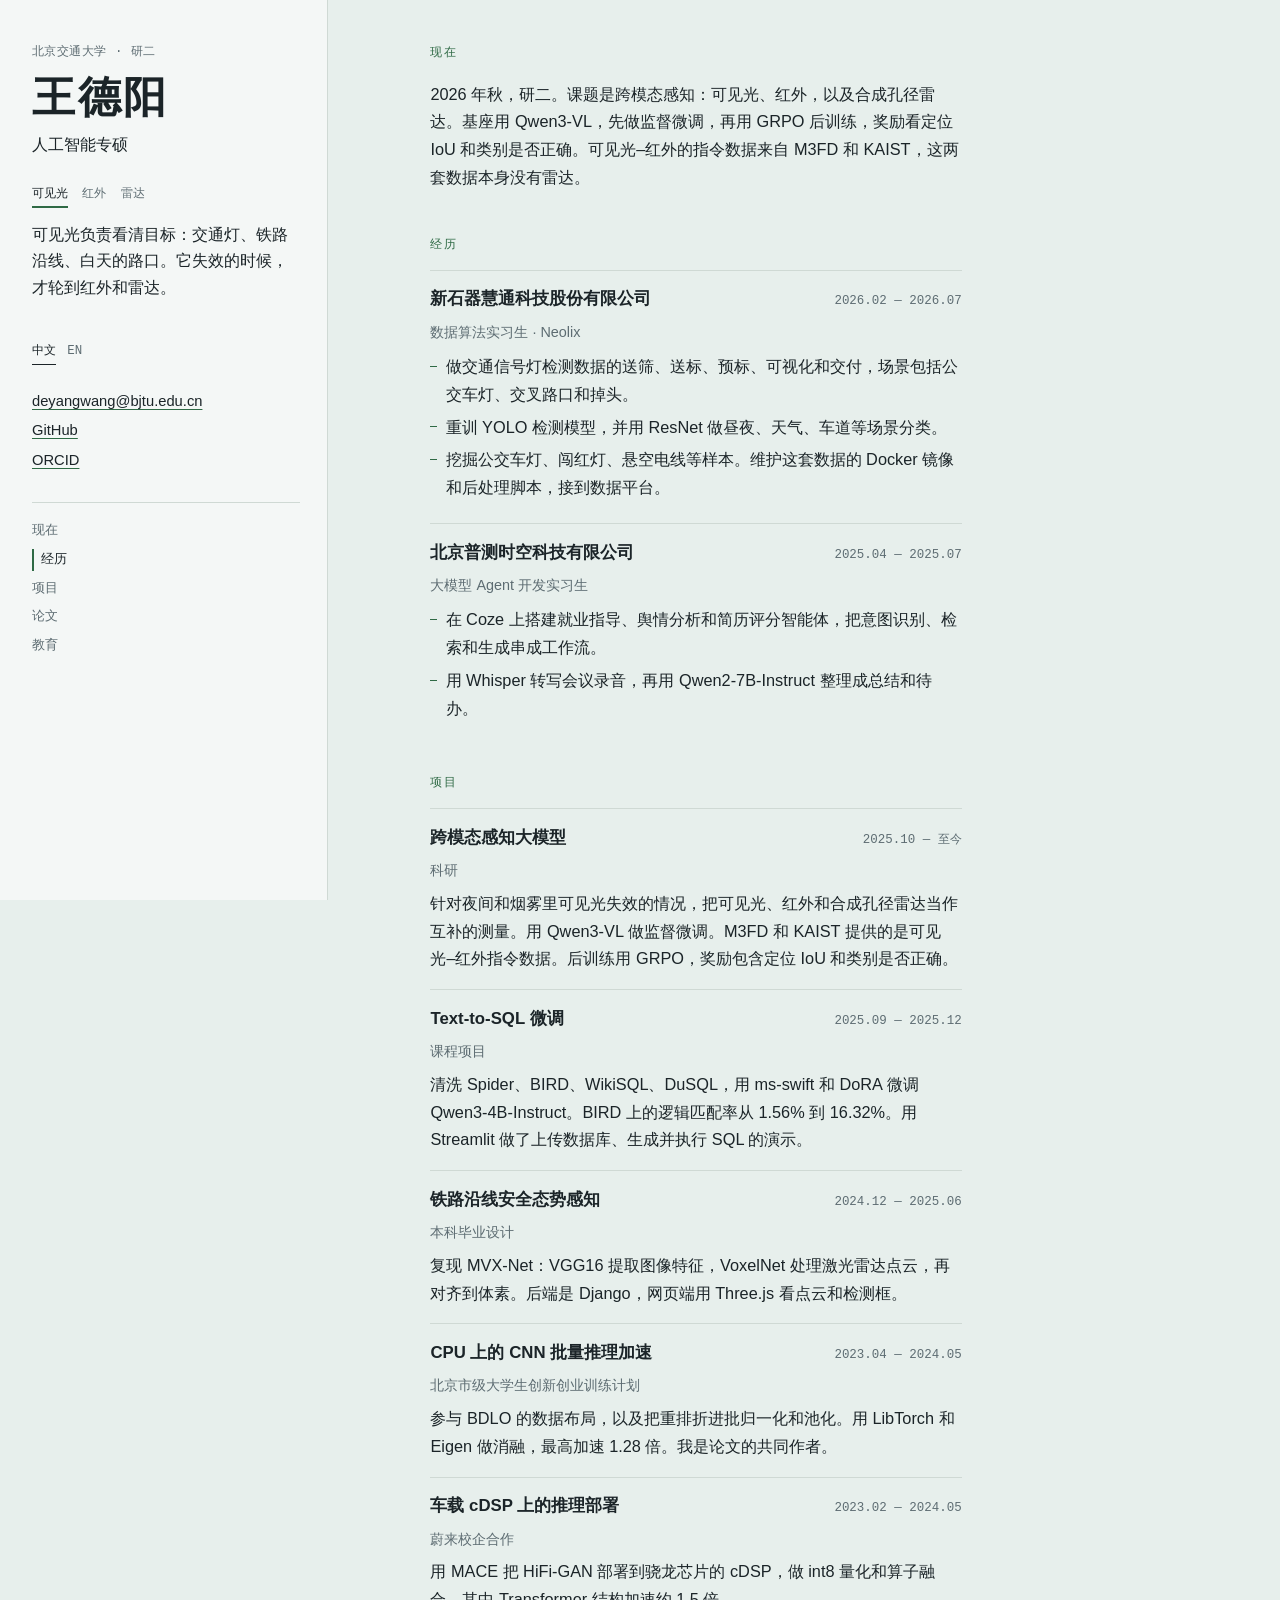
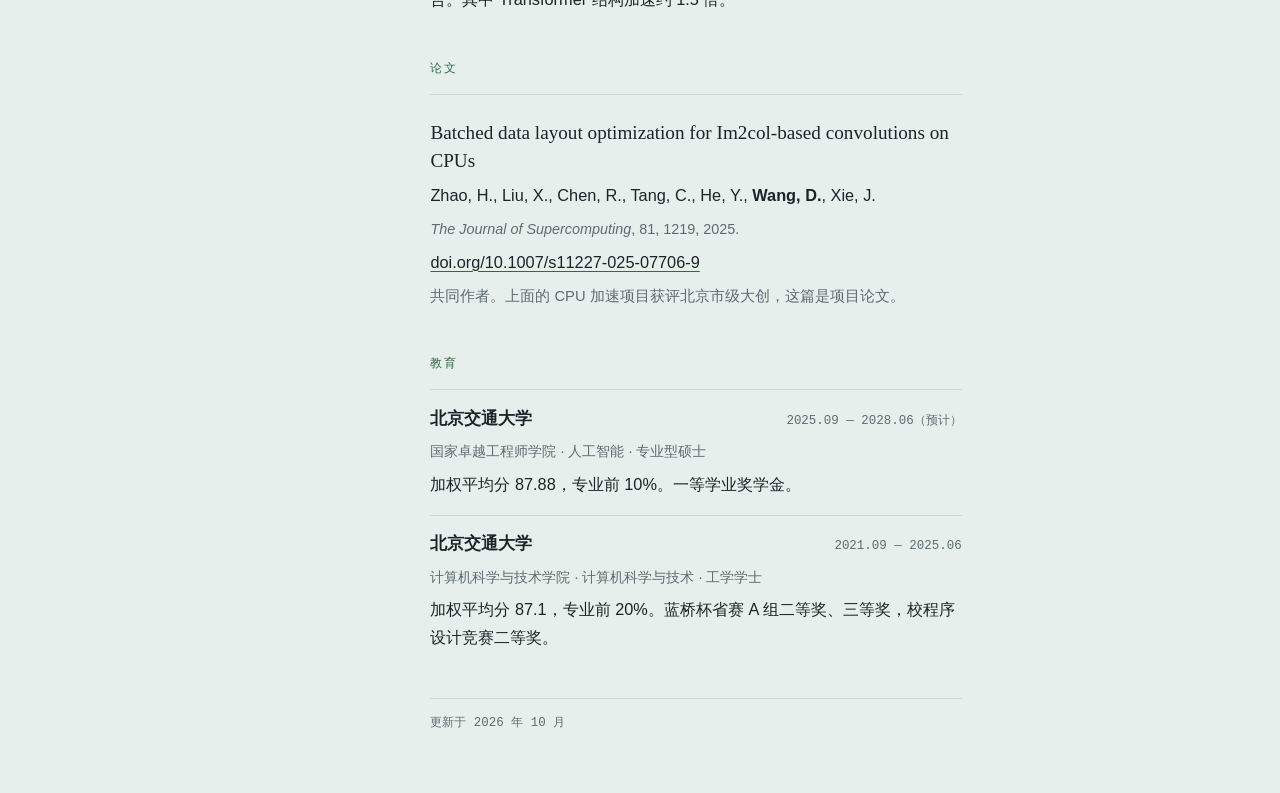
==== index.html @ 5a28a1ae "Publish the redesigned homepage so the live site is no longer the old project list. Co-authored-by: " ====
<!DOCTYPE html>
<html lang="zh-CN">
<head>
  <meta charset="utf-8">
  <meta name="viewport" content="width=device-width, initial-scale=1">
  <title>王德阳</title>
  <meta name="description" content="王德阳，北京交通大学人工智能专业硕士。可见光、红外与合成孔径雷达上的感知，以及模型微调和推理加速。">
  <meta name="theme-color" content="#e7efec">
  <link rel="stylesheet" href="styles.css">
</head>
<body data-band="rgb">
  <a class="skip" href="#now" data-i18n="skip">跳到正文</a>
  <div class="shell">
    <aside class="rail">
      <p class="eyebrow" data-i18n="eyebrow">北京交通大学 · 研二</p>
      <h1 data-i18n="name">王德阳</h1>
      <p class="role" data-i18n="role">人工智能专硕</p>

      <div class="sensor" role="group" data-i18n-aria="sensorLabel" aria-label="三种传感器">
        <button type="button" data-band-btn="rgb" aria-pressed="true" data-i18n="band.rgb">可见光</button>
        <button type="button" data-band-btn="ir" aria-pressed="false" data-i18n="band.ir">红外</button>
        <button type="button" data-band-btn="sar" aria-pressed="false" data-i18n="band.sar">雷达</button>
      </div>
      <p class="lede" data-band-panel="rgb" data-i18n="lede.rgb">可见光负责看清目标：交通灯、铁路沿线、白天的路口。它失效的时候，才轮到红外和雷达。</p>
      <p class="lede" data-band-panel="ir" data-i18n="lede.ir" hidden>夜间和烟雾里，可见光先看不见。红外看的是温度差。现在的课题用它和可见光一起做跨模态感知。</p>
      <p class="lede" data-band-panel="sar" data-i18n="lede.sar" hidden>合成孔径雷达不靠光照。它和可见光、红外是三路不同的测量，不是同一张图换个滤镜。</p>

      <div class="lang" role="group" data-i18n-aria="langLabel" aria-label="语言">
        <button type="button" data-lang="zh" aria-pressed="true">中文</button>
        <button type="button" data-lang="en" aria-pressed="false">EN</button>
      </div>

      <ul class="contact">
        <li><a href="mailto:deyangwang@bjtu.edu.cn">deyangwang@bjtu.edu.cn</a></li>
        <li><a href="https://github.com/YodelYang" rel="noopener">GitHub</a></li>
        <li><a href="https://orcid.org/0009-0004-4159-4885" rel="noopener">ORCID</a></li>
      </ul>

      <nav class="toc" data-i18n-aria="tocLabel" aria-label="本页">
        <a href="#now" data-i18n="nav.now">现在</a>
        <a href="#experience" data-i18n="nav.experience">经历</a>
        <a href="#projects" data-i18n="nav.projects">项目</a>
        <a href="#paper" data-i18n="nav.paper">论文</a>
        <a href="#education" data-i18n="nav.education">教育</a>
      </nav>
    </aside>

    <main>
      <section id="now" class="block">
        <h2 data-i18n="now.title">现在</h2>
        <p data-i18n="now.body">2026 年秋，研二。课题是跨模态感知：可见光、红外，以及合成孔径雷达。基座用 Qwen3-VL，先做监督微调，再用 GRPO 后训练，奖励看定位 IoU 和类别是否正确。可见光–红外的指令数据来自 M3FD 和 KAIST，这两套数据本身没有雷达。</p>
      </section>

      <section id="experience" class="block">
        <h2 data-i18n="exp.title">经历</h2>

        <article class="entry">
          <div class="entry-head">
            <h3 data-i18n="job1.org">新石器慧通科技股份有限公司</h3>
            <time data-i18n="job1.date">2026.02 — 2026.07</time>
          </div>
          <p class="meta" data-i18n="job1.role">数据算法实习生 · Neolix</p>
          <ul>
            <li data-i18n="job1.b1">做交通信号灯检测数据的送筛、送标、预标、可视化和交付，场景包括公交车灯、交叉路口和掉头。</li>
            <li data-i18n="job1.b2">重训 YOLO 检测模型，并用 ResNet 做昼夜、天气、车道等场景分类。</li>
            <li data-i18n="job1.b3">挖掘公交车灯、闯红灯、悬空电线等样本。维护这套数据的 Docker 镜像和后处理脚本，接到数据平台。</li>
          </ul>
        </article>

        <article class="entry">
          <div class="entry-head">
            <h3 data-i18n="job2.org">北京普测时空科技有限公司</h3>
            <time data-i18n="job2.date">2025.04 — 2025.07</time>
          </div>
          <p class="meta" data-i18n="job2.role">大模型 Agent 开发实习生</p>
          <ul>
            <li data-i18n="job2.b1">在 Coze 上搭建就业指导、舆情分析和简历评分智能体，把意图识别、检索和生成串成工作流。</li>
            <li data-i18n="job2.b2">用 Whisper 转写会议录音，再用 Qwen2-7B-Instruct 整理成总结和待办。</li>
          </ul>
        </article>
      </section>

      <section id="projects" class="block">
        <h2 data-i18n="proj.title">项目</h2>

        <article class="entry">
          <div class="entry-head">
            <h3 data-i18n="p1.title">跨模态感知大模型</h3>
            <time data-i18n="p1.date">2025.10 — 至今</time>
          </div>
          <p class="meta" data-i18n="p1.meta">科研</p>
          <p data-i18n="p1.body">针对夜间和烟雾里可见光失效的情况，把可见光、红外和合成孔径雷达当作互补的测量。用 Qwen3-VL 做监督微调。M3FD 和 KAIST 提供的是可见光–红外指令数据。后训练用 GRPO，奖励包含定位 IoU 和类别是否正确。</p>
        </article>

        <article class="entry">
          <div class="entry-head">
            <h3 data-i18n="p2.title">Text-to-SQL 微调</h3>
            <time data-i18n="p2.date">2025.09 — 2025.12</time>
          </div>
          <p class="meta" data-i18n="p2.meta">课程项目</p>
          <p data-i18n="p2.body">清洗 Spider、BIRD、WikiSQL、DuSQL，用 ms-swift 和 DoRA 微调 Qwen3-4B-Instruct。BIRD 上的逻辑匹配率从 1.56% 到 16.32%。用 Streamlit 做了上传数据库、生成并执行 SQL 的演示。</p>
        </article>

        <article class="entry">
          <div class="entry-head">
            <h3 data-i18n="p3.title">铁路沿线安全态势感知</h3>
            <time data-i18n="p3.date">2024.12 — 2025.06</time>
          </div>
          <p class="meta" data-i18n="p3.meta">本科毕业设计</p>
          <p data-i18n="p3.body">复现 MVX-Net：VGG16 提取图像特征，VoxelNet 处理激光雷达点云，再对齐到体素。后端是 Django，网页端用 Three.js 看点云和检测框。</p>
        </article>

        <article class="entry">
          <div class="entry-head">
            <h3 data-i18n="p4.title">CPU 上的 CNN 批量推理加速</h3>
            <time data-i18n="p4.date">2023.04 — 2024.05</time>
          </div>
          <p class="meta" data-i18n="p4.meta">北京市级大学生创新创业训练计划</p>
          <p data-i18n="p4.body">参与 BDLO 的数据布局，以及把重排折进批归一化和池化。用 LibTorch 和 Eigen 做消融，最高加速 1.28 倍。我是论文的共同作者。</p>
        </article>

        <article class="entry">
          <div class="entry-head">
            <h3 data-i18n="p5.title">车载 cDSP 上的推理部署</h3>
            <time data-i18n="p5.date">2023.02 — 2024.05</time>
          </div>
          <p class="meta" data-i18n="p5.meta">蔚来校企合作</p>
          <p data-i18n="p5.body">用 MACE 把 HiFi-GAN 部署到骁龙芯片的 cDSP，做 int8 量化和算子融合。其中 Transformer 结构加速约 1.5 倍。</p>
        </article>
      </section>

      <section id="paper" class="block">
        <h2 data-i18n="paper.title">论文</h2>
        <article class="entry paper">
          <p class="paper-title">Batched data layout optimization for Im2col-based convolutions on CPUs</p>
          <p class="authors">Zhao, H., Liu, X., Chen, R., Tang, C., He, Y., <strong>Wang, D.</strong>, Xie, J.</p>
          <p class="meta"><em>The Journal of Supercomputing</em>, 81, 1219, 2025.</p>
          <p class="links"><a href="https://doi.org/10.1007/s11227-025-07706-9" rel="noopener">doi.org/10.1007/s11227-025-07706-9</a></p>
          <p class="note" data-i18n="paper.note">共同作者。上面的 CPU 加速项目获评北京市级大创，这篇是项目论文。</p>
        </article>
      </section>

      <section id="education" class="block">
        <h2 data-i18n="edu.title">教育</h2>
        <article class="entry">
          <div class="entry-head">
            <h3 data-i18n="edu1.school">北京交通大学</h3>
            <time data-i18n="edu1.date">2025.09 — 2028.06（预计）</time>
          </div>
          <p class="meta" data-i18n="edu1.meta">国家卓越工程师学院 · 人工智能 · 专业型硕士</p>
          <p data-i18n="edu1.body">加权平均分 87.88，专业前 10%。一等学业奖学金。</p>
        </article>
        <article class="entry">
          <div class="entry-head">
            <h3 data-i18n="edu2.school">北京交通大学</h3>
            <time data-i18n="edu2.date">2021.09 — 2025.06</time>
          </div>
          <p class="meta" data-i18n="edu2.meta">计算机科学与技术学院 · 计算机科学与技术 · 工学学士</p>
          <p data-i18n="edu2.body">加权平均分 87.1，专业前 20%。蓝桥杯省赛 A 组二等奖、三等奖，校程序设计竞赛二等奖。</p>
        </article>
      </section>

      <footer>
        <p data-i18n="footer">更新于 2026 年 10 月</p>
      </footer>
    </main>
  </div>
  <script src="main.js"></script>
</body>
</html>
---- styles.css ----
:root {
  --field: #e7efec;
  --rail: #f4f7f6;
  --ink: #1b2428;
  --muted: #5d6c72;
  --line: #cfd9d4;
  --rgb: #2f6a45;
  --ir: #c45c26;
  --sar: #1f6f78;
  --mark: var(--rgb);
  --serif: "Noto Serif CJK SC", "Songti SC", serif;
  --sans: "Noto Sans CJK SC", "PingFang SC", "Microsoft YaHei", sans-serif;
  --mono: "Noto Sans Mono CJK SC", ui-monospace, monospace;
  --rail-width: 20.5rem;
}

body[data-band="rgb"] { --mark: var(--rgb); }
body[data-band="ir"] { --mark: var(--ir); }
body[data-band="sar"] { --mark: var(--sar); }

* { box-sizing: border-box; }

html { scroll-behavior: smooth; }

body {
  margin: 0;
  background: var(--field);
  color: var(--ink);
  font-family: var(--sans);
  font-size: 1.02rem;
  line-height: 1.7;
}

.skip {
  position: absolute;
  left: 0.75rem;
  top: -3rem;
  background: var(--ink);
  color: var(--field);
  padding: 0.4rem 0.7rem;
  z-index: 2;
}

.skip:focus { top: 0.75rem; }

a {
  color: var(--ink);
  text-decoration-color: var(--mark);
  text-decoration-thickness: 1px;
  text-underline-offset: 0.18em;
}

a:hover { text-decoration-thickness: 2px; }

:focus-visible {
  outline: 2px solid var(--mark);
  outline-offset: 3px;
}

.shell {
  display: grid;
  grid-template-columns: var(--rail-width) minmax(0, 1fr);
  min-height: 100vh;
}

.rail {
  position: sticky;
  top: 0;
  height: 100vh;
  overflow: auto;
  padding: 2.6rem 1.7rem 2rem 2rem;
  background: var(--rail);
  border-right: 1px solid var(--line);
}

.eyebrow {
  margin: 0 0 0.7rem;
  color: var(--muted);
  font-family: var(--mono);
  font-size: 0.78rem;
  letter-spacing: 0.04em;
}

h1 {
  margin: 0;
  font-family: var(--serif);
  font-size: 2.7rem;
  font-weight: 650;
  line-height: 1.12;
  letter-spacing: 0.06em;
}

.role {
  margin: 0.55rem 0 0;
  font-size: 1rem;
}

.sensor {
  display: grid;
  grid-template-columns: repeat(3, max-content);
  gap: 0.15rem 0.9rem;
  margin-top: 1.5rem;
}

.sensor button {
  font-family: var(--mono);
  font-size: 0.78rem;
  color: var(--muted);
  background: transparent;
  border: 0;
  border-bottom: 2px solid transparent;
  padding: 0.15rem 0 0.28rem;
  cursor: pointer;
}

.sensor button[aria-pressed="true"] {
  color: var(--ink);
  border-bottom-color: var(--mark);
}

.lede {
  margin: 0.85rem 0 0;
  min-height: 6.2rem;
  color: var(--ink);
  font-size: 0.98rem;
}

.lang {
  display: flex;
  gap: 0.7rem;
  margin-top: 1.15rem;
}

.lang button {
  font: inherit;
  font-family: var(--mono);
  font-size: 0.78rem;
  color: var(--muted);
  background: transparent;
  border: 0;
  border-bottom: 1px solid transparent;
  padding: 0.1rem 0;
  cursor: pointer;
}

.lang button[aria-pressed="true"] {
  color: var(--ink);
  border-bottom-color: var(--ink);
}

.contact {
  list-style: none;
  margin: 1.5rem 0 0;
  padding: 0;
  font-size: 0.92rem;
}

.contact li { margin: 0.28rem 0; }

.toc {
  display: flex;
  flex-direction: column;
  gap: 0.4rem;
  margin-top: 1.8rem;
  padding-top: 1.1rem;
  border-top: 1px solid var(--line);
}

.toc a {
  color: var(--muted);
  text-decoration: none;
  font-family: var(--mono);
  font-size: 0.82rem;
}

.toc a[aria-current="true"] {
  color: var(--ink);
  box-shadow: inset 2px 0 0 var(--mark);
  padding-left: 0.55rem;
}

main {
  padding: 2.7rem 8vw 4.2rem;
  max-width: 46rem;
}

.block { margin-bottom: 2.7rem; }

h2 {
  margin: 0 0 0.2rem;
  font-family: var(--mono);
  font-size: 0.78rem;
  font-weight: 500;
  letter-spacing: 0.12em;
  color: var(--mark);
}

.entry {
  padding: 1.05rem 0 0.15rem;
  border-top: 1px solid var(--line);
  margin-top: 0.85rem;
}

.entry-head {
  display: flex;
  justify-content: space-between;
  gap: 1.2rem;
  align-items: baseline;
}

h3 {
  margin: 0;
  font-size: 1.05rem;
  font-weight: 650;
  line-height: 1.45;
}

time {
  flex: none;
  color: var(--muted);
  font-family: var(--mono);
  font-size: 0.78rem;
}

.meta {
  margin: 0.2rem 0 0;
  color: var(--muted);
  font-size: 0.9rem;
}

.entry ul {
  margin: 0.55rem 0 0;
  padding: 0;
  list-style: none;
}

.entry li {
  position: relative;
  margin: 0.32rem 0;
  padding-left: 0.95rem;
}

.entry li::before {
  content: "";
  position: absolute;
  left: 0;
  top: 0.78em;
  width: 0.42rem;
  height: 1px;
  background: var(--mark);
}

.entry p { margin: 0.45rem 0 0; }

.paper-title {
  margin: 0;
  font-family: var(--serif);
  font-size: 1.2rem;
  line-height: 1.45;
}

.authors { margin: 0.5rem 0 0; }

.links { margin-top: 0.55rem; }

.note {
  color: var(--muted);
  font-size: 0.92rem;
}

footer {
  border-top: 1px solid var(--line);
  padding-top: 0.9rem;
  color: var(--muted);
  font-family: var(--mono);
  font-size: 0.78rem;
}

footer p { margin: 0; }

@media (max-width: 880px) {
  .shell { display: block; }

  .rail {
    position: static;
    height: auto;
    border-right: 0;
    border-bottom: 1px solid var(--line);
    padding: 1.5rem 1.2rem 1.15rem;
  }

  h1 { font-size: 2.2rem; }

  .lede { min-height: 0; }

  .toc {
    flex-direction: row;
    flex-wrap: wrap;
    gap: 0.45rem 1rem;
  }

  .toc a[aria-current="true"] {
    box-shadow: inset 0 -2px 0 var(--mark);
    padding-left: 0;
  }

  main { padding: 1.5rem 1.2rem 3rem; }
}

@media (max-width: 560px) {
  .entry-head { flex-direction: column; gap: 0.15rem; }
  .sensor { gap: 0.15rem 0.7rem; }
}

@media (prefers-reduced-motion: reduce) {
  html { scroll-behavior: auto; }
  .lede { transition: none; }
}
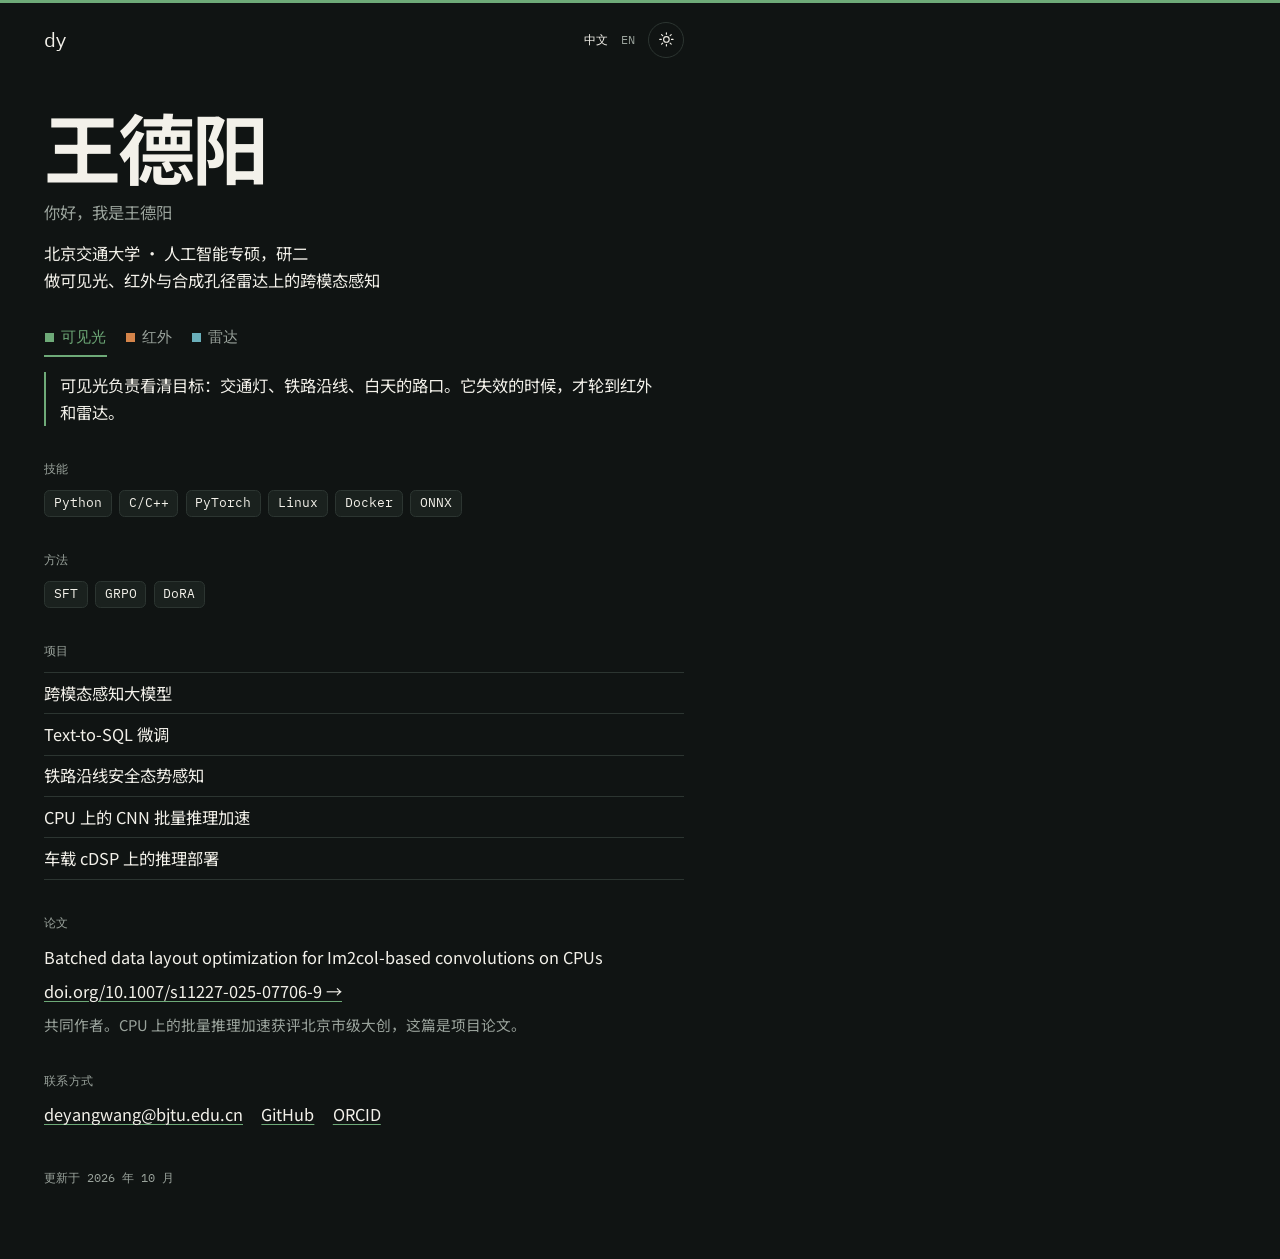
==== commit 4ac943d9: "Replace the long CV homepage with a one-screen landing page. Co-authored-by: Cursor <cursoragent@cur" ====
--- a/index.html
+++ b/index.html
@@ -1,163 +1,115 @@
 <!DOCTYPE html>
-<html lang="zh-CN">
+<html lang="zh-CN" data-theme="dark" data-band="rgb">
 <head>
   <meta charset="utf-8">
   <meta name="viewport" content="width=device-width, initial-scale=1">
   <title>王德阳</title>
-  <meta name="description" content="王德阳，北京交通大学人工智能专业硕士。可见光、红外与合成孔径雷达上的感知，以及模型微调和推理加速。">
-  <meta name="theme-color" content="#e7efec">
+  <meta name="description" content="王德阳，北京交通大学人工智能专业硕士。可见光、红外与合成孔径雷达上的跨模态感知。">
+  <meta name="theme-color" content="#101413">
+  <link rel="preconnect" href="https://fonts.googleapis.com">
+  <link rel="preconnect" href="https://fonts.gstatic.com" crossorigin>
+  <link href="https://fonts.googleapis.com/css2?family=IBM+Plex+Mono:wght@400;500&family=IBM+Plex+Sans:wght@400;500;600&family=Noto+Sans+SC:wght@400;500;700&display=swap" rel="stylesheet">
   <link rel="stylesheet" href="styles.css">
+  <script>
+    try {
+      var theme = localStorage.getItem("theme");
+      if (theme === "light" || theme === "dark") document.documentElement.dataset.theme = theme;
+      if (localStorage.getItem("lang") === "en") document.documentElement.lang = "en";
+    } catch (err) {}
+  </script>
 </head>
-<body data-band="rgb">
-  <a class="skip" href="#now" data-i18n="skip">跳到正文</a>
-  <div class="shell">
-    <aside class="rail">
-      <p class="eyebrow" data-i18n="eyebrow">北京交通大学 · 研二</p>
+<body>
+  <a class="skip" href="#content" data-i18n="skip">跳到正文</a>
+  <div class="page">
+    <header class="bar">
+      <a class="mark" href="#content" data-i18n-aria="name" aria-label="王德阳">dy</a>
+      <div class="bar-tools">
+        <div class="lang" role="group" data-i18n-aria="langLabel" aria-label="语言">
+          <button type="button" data-lang="zh" aria-pressed="true">中文</button>
+          <button type="button" data-lang="en" aria-pressed="false">EN</button>
+        </div>
+        <button type="button" class="theme" data-theme-btn aria-pressed="true" aria-label="切换到浅色">
+          <svg class="icon-sun" viewBox="0 0 24 24" aria-hidden="true">
+            <circle cx="12" cy="12" r="4"></circle>
+            <path d="M12 2.5v2.2M12 19.3v2.2M2.5 12h2.2M19.3 12h2.2M5.1 5.1l1.6 1.6M17.3 17.3l1.6 1.6M18.9 5.1l-1.6 1.6M6.7 17.3l-1.6 1.6"></path>
+          </svg>
+          <svg class="icon-moon" viewBox="0 0 24 24" aria-hidden="true">
+            <path d="M15.5 3.2a8.2 8.2 0 1 0 5.3 13.2A7.2 7.2 0 0 1 15.5 3.2z"></path>
+          </svg>
+        </button>
+      </div>
+    </header>
+
+    <main id="content">
       <h1 data-i18n="name">王德阳</h1>
-      <p class="role" data-i18n="role">人工智能专硕</p>
+      <p class="hello" data-i18n="hello">你好，我是王德阳</p>
+      <p class="role" data-i18n="role1">北京交通大学 · 人工智能专硕，研二</p>
+      <p class="role" data-i18n="role2">做可见光、红外与合成孔径雷达上的跨模态感知</p>
 
       <div class="sensor" role="group" data-i18n-aria="sensorLabel" aria-label="三种传感器">
-        <button type="button" data-band-btn="rgb" aria-pressed="true" data-i18n="band.rgb">可见光</button>
-        <button type="button" data-band-btn="ir" aria-pressed="false" data-i18n="band.ir">红外</button>
-        <button type="button" data-band-btn="sar" aria-pressed="false" data-i18n="band.sar">雷达</button>
+        <button type="button" data-band-btn="rgb" aria-pressed="true">
+          <span class="swatch" aria-hidden="true"></span>
+          <span data-i18n="band.rgb">可见光</span>
+        </button>
+        <button type="button" data-band-btn="ir" aria-pressed="false">
+          <span class="swatch" aria-hidden="true"></span>
+          <span data-i18n="band.ir">红外</span>
+        </button>
+        <button type="button" data-band-btn="sar" aria-pressed="false">
+          <span class="swatch" aria-hidden="true"></span>
+          <span data-i18n="band.sar">雷达</span>
+        </button>
       </div>
       <p class="lede" data-band-panel="rgb" data-i18n="lede.rgb">可见光负责看清目标：交通灯、铁路沿线、白天的路口。它失效的时候，才轮到红外和雷达。</p>
       <p class="lede" data-band-panel="ir" data-i18n="lede.ir" hidden>夜间和烟雾里，可见光先看不见。红外看的是温度差。现在的课题用它和可见光一起做跨模态感知。</p>
       <p class="lede" data-band-panel="sar" data-i18n="lede.sar" hidden>合成孔径雷达不靠光照。它和可见光、红外是三路不同的测量，不是同一张图换个滤镜。</p>
 
-      <div class="lang" role="group" data-i18n-aria="langLabel" aria-label="语言">
-        <button type="button" data-lang="zh" aria-pressed="true">中文</button>
-        <button type="button" data-lang="en" aria-pressed="false">EN</button>
-      </div>
-
-      <ul class="contact">
-        <li><a href="mailto:deyangwang@bjtu.edu.cn">deyangwang@bjtu.edu.cn</a></li>
-        <li><a href="https://github.com/YodelYang" rel="noopener">GitHub</a></li>
-        <li><a href="https://orcid.org/0009-0004-4159-4885" rel="noopener">ORCID</a></li>
-      </ul>
-
-      <nav class="toc" data-i18n-aria="tocLabel" aria-label="本页">
-        <a href="#now" data-i18n="nav.now">现在</a>
-        <a href="#experience" data-i18n="nav.experience">经历</a>
-        <a href="#projects" data-i18n="nav.projects">项目</a>
-        <a href="#paper" data-i18n="nav.paper">论文</a>
-        <a href="#education" data-i18n="nav.education">教育</a>
-      </nav>
-    </aside>
-
-    <main>
-      <section id="now" class="block">
-        <h2 data-i18n="now.title">现在</h2>
-        <p data-i18n="now.body">2026 年秋，研二。课题是跨模态感知：可见光、红外，以及合成孔径雷达。基座用 Qwen3-VL，先做监督微调，再用 GRPO 后训练，奖励看定位 IoU 和类别是否正确。可见光–红外的指令数据来自 M3FD 和 KAIST，这两套数据本身没有雷达。</p>
+      <section aria-labelledby="skills-label">
+        <h2 id="skills-label" data-i18n="skills">技能</h2>
+        <ul class="chips">
+          <li>Python</li>
+          <li>C/C++</li>
+          <li>PyTorch</li>
+          <li>Linux</li>
+          <li>Docker</li>
+          <li>ONNX</li>
+        </ul>
       </section>
 
-      <section id="experience" class="block">
-        <h2 data-i18n="exp.title">经历</h2>
-
-        <article class="entry">
-          <div class="entry-head">
-            <h3 data-i18n="job1.org">新石器慧通科技股份有限公司</h3>
-            <time data-i18n="job1.date">2026.02 — 2026.07</time>
-          </div>
-          <p class="meta" data-i18n="job1.role">数据算法实习生 · Neolix</p>
-          <ul>
-            <li data-i18n="job1.b1">做交通信号灯检测数据的送筛、送标、预标、可视化和交付，场景包括公交车灯、交叉路口和掉头。</li>
-            <li data-i18n="job1.b2">重训 YOLO 检测模型，并用 ResNet 做昼夜、天气、车道等场景分类。</li>
-            <li data-i18n="job1.b3">挖掘公交车灯、闯红灯、悬空电线等样本。维护这套数据的 Docker 镜像和后处理脚本，接到数据平台。</li>
-          </ul>
-        </article>
-
-        <article class="entry">
-          <div class="entry-head">
-            <h3 data-i18n="job2.org">北京普测时空科技有限公司</h3>
-            <time data-i18n="job2.date">2025.04 — 2025.07</time>
-          </div>
-          <p class="meta" data-i18n="job2.role">大模型 Agent 开发实习生</p>
-          <ul>
-            <li data-i18n="job2.b1">在 Coze 上搭建就业指导、舆情分析和简历评分智能体，把意图识别、检索和生成串成工作流。</li>
-            <li data-i18n="job2.b2">用 Whisper 转写会议录音，再用 Qwen2-7B-Instruct 整理成总结和待办。</li>
-          </ul>
-        </article>
+      <section aria-labelledby="methods-label">
+        <h2 id="methods-label" data-i18n="methods">方法</h2>
+        <ul class="chips">
+          <li>SFT</li>
+          <li>GRPO</li>
+          <li>DoRA</li>
+        </ul>
       </section>
 
-      <section id="projects" class="block">
-        <h2 data-i18n="proj.title">项目</h2>
-
-        <article class="entry">
-          <div class="entry-head">
-            <h3 data-i18n="p1.title">跨模态感知大模型</h3>
-            <time data-i18n="p1.date">2025.10 — 至今</time>
-          </div>
-          <p class="meta" data-i18n="p1.meta">科研</p>
-          <p data-i18n="p1.body">针对夜间和烟雾里可见光失效的情况，把可见光、红外和合成孔径雷达当作互补的测量。用 Qwen3-VL 做监督微调。M3FD 和 KAIST 提供的是可见光–红外指令数据。后训练用 GRPO，奖励包含定位 IoU 和类别是否正确。</p>
-        </article>
-
-        <article class="entry">
-          <div class="entry-head">
-            <h3 data-i18n="p2.title">Text-to-SQL 微调</h3>
-            <time data-i18n="p2.date">2025.09 — 2025.12</time>
-          </div>
-          <p class="meta" data-i18n="p2.meta">课程项目</p>
-          <p data-i18n="p2.body">清洗 Spider、BIRD、WikiSQL、DuSQL，用 ms-swift 和 DoRA 微调 Qwen3-4B-Instruct。BIRD 上的逻辑匹配率从 1.56% 到 16.32%。用 Streamlit 做了上传数据库、生成并执行 SQL 的演示。</p>
-        </article>
-
-        <article class="entry">
-          <div class="entry-head">
-            <h3 data-i18n="p3.title">铁路沿线安全态势感知</h3>
-            <time data-i18n="p3.date">2024.12 — 2025.06</time>
-          </div>
-          <p class="meta" data-i18n="p3.meta">本科毕业设计</p>
-          <p data-i18n="p3.body">复现 MVX-Net：VGG16 提取图像特征，VoxelNet 处理激光雷达点云，再对齐到体素。后端是 Django，网页端用 Three.js 看点云和检测框。</p>
-        </article>
-
-        <article class="entry">
-          <div class="entry-head">
-            <h3 data-i18n="p4.title">CPU 上的 CNN 批量推理加速</h3>
-            <time data-i18n="p4.date">2023.04 — 2024.05</time>
-          </div>
-          <p class="meta" data-i18n="p4.meta">北京市级大学生创新创业训练计划</p>
-          <p data-i18n="p4.body">参与 BDLO 的数据布局，以及把重排折进批归一化和池化。用 LibTorch 和 Eigen 做消融，最高加速 1.28 倍。我是论文的共同作者。</p>
-        </article>
-
-        <article class="entry">
-          <div class="entry-head">
-            <h3 data-i18n="p5.title">车载 cDSP 上的推理部署</h3>
-            <time data-i18n="p5.date">2023.02 — 2024.05</time>
-          </div>
-          <p class="meta" data-i18n="p5.meta">蔚来校企合作</p>
-          <p data-i18n="p5.body">用 MACE 把 HiFi-GAN 部署到骁龙芯片的 cDSP，做 int8 量化和算子融合。其中 Transformer 结构加速约 1.5 倍。</p>
-        </article>
+      <section aria-labelledby="projects-label">
+        <h2 id="projects-label" data-i18n="projects">项目</h2>
+        <ul class="titles">
+          <li data-i18n="p1">跨模态感知大模型</li>
+          <li data-i18n="p2">Text-to-SQL 微调</li>
+          <li data-i18n="p3">铁路沿线安全态势感知</li>
+          <li data-i18n="p4">CPU 上的 CNN 批量推理加速</li>
+          <li data-i18n="p5">车载 cDSP 上的推理部署</li>
+        </ul>
       </section>
 
-      <section id="paper" class="block">
-        <h2 data-i18n="paper.title">论文</h2>
-        <article class="entry paper">
-          <p class="paper-title">Batched data layout optimization for Im2col-based convolutions on CPUs</p>
-          <p class="authors">Zhao, H., Liu, X., Chen, R., Tang, C., He, Y., <strong>Wang, D.</strong>, Xie, J.</p>
-          <p class="meta"><em>The Journal of Supercomputing</em>, 81, 1219, 2025.</p>
-          <p class="links"><a href="https://doi.org/10.1007/s11227-025-07706-9" rel="noopener">doi.org/10.1007/s11227-025-07706-9</a></p>
-          <p class="note" data-i18n="paper.note">共同作者。上面的 CPU 加速项目获评北京市级大创，这篇是项目论文。</p>
-        </article>
+      <section aria-labelledby="paper-label">
+        <h2 id="paper-label" data-i18n="paper">论文</h2>
+        <p class="paper-title">Batched data layout optimization for Im2col-based convolutions on CPUs</p>
+        <p class="paper-link"><a class="arrow" href="https://doi.org/10.1007/s11227-025-07706-9">doi.org/10.1007/s11227-025-07706-9</a></p>
+        <p class="note" data-i18n="paper.note">共同作者。CPU 上的批量推理加速获评北京市级大创，这篇是项目论文。</p>
       </section>
 
-      <section id="education" class="block">
-        <h2 data-i18n="edu.title">教育</h2>
-        <article class="entry">
-          <div class="entry-head">
-            <h3 data-i18n="edu1.school">北京交通大学</h3>
-            <time data-i18n="edu1.date">2025.09 — 2028.06（预计）</time>
-          </div>
-          <p class="meta" data-i18n="edu1.meta">国家卓越工程师学院 · 人工智能 · 专业型硕士</p>
-          <p data-i18n="edu1.body">加权平均分 87.88，专业前 10%。一等学业奖学金。</p>
-        </article>
-        <article class="entry">
-          <div class="entry-head">
-            <h3 data-i18n="edu2.school">北京交通大学</h3>
-            <time data-i18n="edu2.date">2021.09 — 2025.06</time>
-          </div>
-          <p class="meta" data-i18n="edu2.meta">计算机科学与技术学院 · 计算机科学与技术 · 工学学士</p>
-          <p data-i18n="edu2.body">加权平均分 87.1，专业前 20%。蓝桥杯省赛 A 组二等奖、三等奖，校程序设计竞赛二等奖。</p>
-        </article>
+      <section aria-labelledby="contact-label">
+        <h2 id="contact-label" data-i18n="contact">联系方式</h2>
+        <ul class="contact">
+          <li><a href="mailto:deyangwang@bjtu.edu.cn">deyangwang@bjtu.edu.cn</a></li>
+          <li><a href="https://github.com/YodelYang">GitHub</a></li>
+          <li><a href="https://orcid.org/0009-0004-4159-4885">ORCID</a></li>
+        </ul>
       </section>
 
       <footer>
--- a/styles.css
+++ b/styles.css
@@ -1,22 +1,39 @@
 :root {
-  --field: #e7efec;
-  --rail: #f4f7f6;
-  --ink: #1b2428;
-  --muted: #5d6c72;
-  --line: #cfd9d4;
-  --rgb: #2f6a45;
-  --ir: #c45c26;
-  --sar: #1f6f78;
-  --mark: var(--rgb);
-  --serif: "Noto Serif CJK SC", "Songti SC", serif;
-  --sans: "Noto Sans CJK SC", "PingFang SC", "Microsoft YaHei", sans-serif;
-  --mono: "Noto Sans Mono CJK SC", ui-monospace, monospace;
-  --rail-width: 20.5rem;
-}
-
-body[data-band="rgb"] { --mark: var(--rgb); }
-body[data-band="ir"] { --mark: var(--ir); }
-body[data-band="sar"] { --mark: var(--sar); }
+  --rgb-swatch: #6eaa78;
+  --ir-swatch: #d4844a;
+  --sar-swatch: #6aafba;
+  --sans: "Noto Sans SC", "PingFang SC", "Microsoft YaHei", sans-serif;
+  --latin: "IBM Plex Sans", "Noto Sans SC", "PingFang SC", sans-serif;
+  --mono: "IBM Plex Mono", ui-monospace, monospace;
+}
+
+html[data-theme="dark"] {
+  color-scheme: dark;
+  --field: #101413;
+  --ink: #f3f1ea;
+  --muted: #9aa39c;
+  --line: #2c3531;
+  --chip: #1a211e;
+  --rgb: var(--rgb-swatch);
+  --ir: var(--ir-swatch);
+  --sar: var(--sar-swatch);
+}
+
+html[data-theme="light"] {
+  color-scheme: light;
+  --field: #eef3f0;
+  --ink: #17211c;
+  --muted: #5a6861;
+  --line: #c9d4ce;
+  --chip: #f7faf8;
+  --rgb: #246b3d;
+  --ir: #9a4f1e;
+  --sar: #1a6572;
+}
+
+html[data-band="rgb"] { --mark: var(--rgb); }
+html[data-band="ir"] { --mark: var(--ir); }
+html[data-band="sar"] { --mark: var(--sar); }
 
 * { box-sizing: border-box; }
 
@@ -28,7 +45,31 @@
   color: var(--ink);
   font-family: var(--sans);
   font-size: 1.02rem;
-  line-height: 1.7;
+  line-height: 1.65;
+}
+
+html[lang="en"] body { font-family: var(--latin); }
+
+body::before {
+  content: "";
+  position: fixed;
+  top: 0;
+  left: 0;
+  right: 0;
+  height: 3px;
+  background: var(--mark);
+  z-index: 3;
+  pointer-events: none;
+}
+
+::selection {
+  background: var(--mark);
+  color: var(--field);
+}
+
+:focus-visible {
+  outline: 2px solid var(--mark);
+  outline-offset: 3px;
 }
 
 .skip {
@@ -38,281 +79,261 @@
   background: var(--ink);
   color: var(--field);
   padding: 0.4rem 0.7rem;
-  z-index: 2;
+  z-index: 4;
 }
 
 .skip:focus { top: 0.75rem; }
 
-a {
+button {
+  font: inherit;
+  color: inherit;
+  background: none;
+  border: 0;
+  padding: 0;
+  cursor: pointer;
+}
+
+a { color: inherit; }
+
+.page {
+  width: min(40rem, calc(100% - 2.5rem));
+  margin: 0 auto;
+  padding: 1.35rem 0 4.5rem;
+}
+
+@media (min-width: 960px) {
+  .page { margin-left: max(2.75rem, calc((100% - 76rem) / 2)); }
+}
+
+.bar {
+  display: flex;
+  align-items: center;
+  justify-content: space-between;
+  gap: 1rem;
+  margin-bottom: 3.1rem;
+}
+
+.mark {
+  font-family: var(--mono);
+  font-size: 1.25rem;
+  letter-spacing: -0.05em;
+  text-decoration: none;
   color: var(--ink);
+}
+
+.bar-tools {
+  display: flex;
+  align-items: center;
+  justify-content: flex-end;
+  flex-wrap: wrap;
+  gap: 0.75rem;
+}
+
+.lang {
+  display: flex;
+  gap: 0.75rem;
+}
+
+.lang button {
+  font-family: var(--mono);
+  font-size: 0.78rem;
+  color: var(--muted);
+  padding: 0.35rem 0.05rem;
+}
+
+.lang button[aria-pressed="true"] { color: var(--ink); }
+
+.theme {
+  width: 2.25rem;
+  height: 2.25rem;
+  display: grid;
+  place-items: center;
+  border: 1px solid var(--line);
+  border-radius: 999px;
+  color: var(--ink);
+}
+
+.theme svg {
+  width: 1.05rem;
+  height: 1.05rem;
+  fill: none;
+  stroke: currentColor;
+  stroke-width: 1.6;
+  stroke-linecap: round;
+  stroke-linejoin: round;
+}
+
+.icon-moon { fill: currentColor; stroke: none; }
+
+html[data-theme="dark"] .icon-moon,
+html[data-theme="light"] .icon-sun { display: none; }
+
+h1 {
+  margin: 0 0 0.85rem;
+  font-family: var(--sans);
+  font-size: clamp(3.1rem, 8vw, 4.8rem);
+  font-weight: 700;
+  letter-spacing: -0.04em;
+  line-height: 1.02;
+}
+
+html[lang="en"] h1 {
+  font-family: var(--latin);
+  font-weight: 600;
+  letter-spacing: -0.045em;
+}
+
+.hello {
+  margin: 0 0 0.85rem;
+  color: var(--muted);
+}
+
+.role { margin: 0; }
+
+.sensor {
+  display: flex;
+  flex-wrap: wrap;
+  gap: 0.35rem 1.15rem;
+  margin-top: 1.7rem;
+}
+
+.sensor button {
+  display: inline-flex;
+  align-items: center;
+  gap: 0.45rem;
+  font-family: var(--mono);
+  font-size: 0.92rem;
+  color: var(--muted);
+  padding: 0.3rem 0.05rem 0.45rem;
+}
+
+.sensor button[aria-pressed="true"] {
+  color: var(--mark);
+  box-shadow: inset 0 -2px 0 var(--mark);
+}
+
+.swatch {
+  width: 0.55rem;
+  height: 0.55rem;
+  flex: none;
+}
+
+[data-band-btn="rgb"] .swatch { background: var(--rgb-swatch); }
+[data-band-btn="ir"] .swatch { background: var(--ir-swatch); }
+[data-band-btn="sar"] .swatch { background: var(--sar-swatch); }
+
+.lede {
+  margin: 0.95rem 0 0;
+  padding-left: 0.85rem;
+  border-left: 2px solid var(--mark);
+  max-width: 38em;
+}
+
+.lede[hidden] { display: none; }
+
+h2 {
+  margin: 2rem 0 0.7rem;
+  font-family: var(--mono);
+  font-size: 0.78rem;
+  font-weight: 400;
+  letter-spacing: 0.04em;
+  color: var(--muted);
+}
+
+.chips,
+.titles,
+.contact {
+  list-style: none;
+  margin: 0;
+  padding: 0;
+}
+
+.chips {
+  display: flex;
+  flex-wrap: wrap;
+  gap: 0.45rem;
+}
+
+.chips li {
+  font-family: var(--mono);
+  font-size: 0.82rem;
+  line-height: 1.4;
+  padding: 0.22rem 0.55rem;
+  border: 1px solid var(--line);
+  border-radius: 0.35rem;
+  background: var(--chip);
+}
+
+.titles li {
+  padding: 0.42rem 0;
+  border-top: 1px solid var(--line);
+}
+
+.titles li:last-child { border-bottom: 1px solid var(--line); }
+
+.paper-title {
+  margin: 0;
+  max-width: 38em;
+}
+
+.paper-link { margin: 0.45rem 0 0; }
+
+.arrow {
   text-decoration-color: var(--mark);
   text-decoration-thickness: 1px;
   text-underline-offset: 0.18em;
 }
 
-a:hover { text-decoration-thickness: 2px; }
-
-:focus-visible {
-  outline: 2px solid var(--mark);
-  outline-offset: 3px;
-}
-
-.shell {
-  display: grid;
-  grid-template-columns: var(--rail-width) minmax(0, 1fr);
-  min-height: 100vh;
-}
-
-.rail {
-  position: sticky;
-  top: 0;
-  height: 100vh;
-  overflow: auto;
-  padding: 2.6rem 1.7rem 2rem 2rem;
-  background: var(--rail);
-  border-right: 1px solid var(--line);
-}
-
-.eyebrow {
-  margin: 0 0 0.7rem;
+.arrow::after { content: " →"; }
+
+.note {
+  margin: 0.55rem 0 0;
+  color: var(--muted);
+  font-size: 0.92rem;
+}
+
+.contact {
+  display: flex;
+  flex-wrap: wrap;
+  gap: 0.35rem 1.15rem;
+}
+
+.contact a {
+  text-decoration-color: var(--mark);
+  text-decoration-thickness: 1px;
+  text-underline-offset: 0.18em;
+}
+
+.contact a:hover,
+.arrow:hover { text-decoration-thickness: 2px; }
+
+footer {
+  margin-top: 2.4rem;
+}
+
+footer p {
+  margin: 0;
   color: var(--muted);
   font-family: var(--mono);
   font-size: 0.78rem;
-  letter-spacing: 0.04em;
-}
-
-h1 {
-  margin: 0;
-  font-family: var(--serif);
-  font-size: 2.7rem;
-  font-weight: 650;
-  line-height: 1.12;
-  letter-spacing: 0.06em;
-}
-
-.role {
-  margin: 0.55rem 0 0;
-  font-size: 1rem;
-}
-
-.sensor {
-  display: grid;
-  grid-template-columns: repeat(3, max-content);
-  gap: 0.15rem 0.9rem;
-  margin-top: 1.5rem;
-}
-
-.sensor button {
-  font-family: var(--mono);
-  font-size: 0.78rem;
-  color: var(--muted);
-  background: transparent;
-  border: 0;
-  border-bottom: 2px solid transparent;
-  padding: 0.15rem 0 0.28rem;
-  cursor: pointer;
-}
-
-.sensor button[aria-pressed="true"] {
-  color: var(--ink);
-  border-bottom-color: var(--mark);
-}
-
-.lede {
-  margin: 0.85rem 0 0;
-  min-height: 6.2rem;
-  color: var(--ink);
-  font-size: 0.98rem;
-}
-
-.lang {
-  display: flex;
-  gap: 0.7rem;
-  margin-top: 1.15rem;
-}
-
-.lang button {
-  font: inherit;
-  font-family: var(--mono);
-  font-size: 0.78rem;
-  color: var(--muted);
-  background: transparent;
-  border: 0;
-  border-bottom: 1px solid transparent;
-  padding: 0.1rem 0;
-  cursor: pointer;
-}
-
-.lang button[aria-pressed="true"] {
-  color: var(--ink);
-  border-bottom-color: var(--ink);
-}
-
-.contact {
-  list-style: none;
-  margin: 1.5rem 0 0;
-  padding: 0;
-  font-size: 0.92rem;
-}
-
-.contact li { margin: 0.28rem 0; }
-
-.toc {
-  display: flex;
-  flex-direction: column;
-  gap: 0.4rem;
-  margin-top: 1.8rem;
-  padding-top: 1.1rem;
-  border-top: 1px solid var(--line);
-}
-
-.toc a {
-  color: var(--muted);
-  text-decoration: none;
-  font-family: var(--mono);
-  font-size: 0.82rem;
-}
-
-.toc a[aria-current="true"] {
-  color: var(--ink);
-  box-shadow: inset 2px 0 0 var(--mark);
-  padding-left: 0.55rem;
-}
-
-main {
-  padding: 2.7rem 8vw 4.2rem;
-  max-width: 46rem;
-}
-
-.block { margin-bottom: 2.7rem; }
-
-h2 {
-  margin: 0 0 0.2rem;
-  font-family: var(--mono);
-  font-size: 0.78rem;
-  font-weight: 500;
-  letter-spacing: 0.12em;
-  color: var(--mark);
-}
-
-.entry {
-  padding: 1.05rem 0 0.15rem;
-  border-top: 1px solid var(--line);
-  margin-top: 0.85rem;
-}
-
-.entry-head {
-  display: flex;
-  justify-content: space-between;
-  gap: 1.2rem;
-  align-items: baseline;
-}
-
-h3 {
-  margin: 0;
-  font-size: 1.05rem;
-  font-weight: 650;
-  line-height: 1.45;
-}
-
-time {
-  flex: none;
-  color: var(--muted);
-  font-family: var(--mono);
-  font-size: 0.78rem;
-}
-
-.meta {
-  margin: 0.2rem 0 0;
-  color: var(--muted);
-  font-size: 0.9rem;
-}
-
-.entry ul {
-  margin: 0.55rem 0 0;
-  padding: 0;
-  list-style: none;
-}
-
-.entry li {
-  position: relative;
-  margin: 0.32rem 0;
-  padding-left: 0.95rem;
-}
-
-.entry li::before {
-  content: "";
-  position: absolute;
-  left: 0;
-  top: 0.78em;
-  width: 0.42rem;
-  height: 1px;
-  background: var(--mark);
-}
-
-.entry p { margin: 0.45rem 0 0; }
-
-.paper-title {
-  margin: 0;
-  font-family: var(--serif);
-  font-size: 1.2rem;
-  line-height: 1.45;
-}
-
-.authors { margin: 0.5rem 0 0; }
-
-.links { margin-top: 0.55rem; }
-
-.note {
-  color: var(--muted);
-  font-size: 0.92rem;
-}
-
-footer {
-  border-top: 1px solid var(--line);
-  padding-top: 0.9rem;
-  color: var(--muted);
-  font-family: var(--mono);
-  font-size: 0.78rem;
-}
-
-footer p { margin: 0; }
-
-@media (max-width: 880px) {
-  .shell { display: block; }
-
-  .rail {
-    position: static;
-    height: auto;
-    border-right: 0;
-    border-bottom: 1px solid var(--line);
-    padding: 1.5rem 1.2rem 1.15rem;
-  }
-
-  h1 { font-size: 2.2rem; }
-
-  .lede { min-height: 0; }
-
-  .toc {
-    flex-direction: row;
-    flex-wrap: wrap;
-    gap: 0.45rem 1rem;
-  }
-
-  .toc a[aria-current="true"] {
-    box-shadow: inset 0 -2px 0 var(--mark);
-    padding-left: 0;
-  }
-
-  main { padding: 1.5rem 1.2rem 3rem; }
-}
-
-@media (max-width: 560px) {
-  .entry-head { flex-direction: column; gap: 0.15rem; }
-  .sensor { gap: 0.15rem 0.7rem; }
+}
+
+body,
+body::before,
+.lede,
+.sensor button,
+.arrow,
+.contact a {
+  transition: background-color 160ms ease, color 160ms ease, border-color 160ms ease, box-shadow 160ms ease;
 }
 
 @media (prefers-reduced-motion: reduce) {
   html { scroll-behavior: auto; }
-  .lede { transition: none; }
-}
+
+  body,
+  body::before,
+  .lede,
+  .sensor button,
+  .arrow,
+  .contact a { transition: none; }
+}
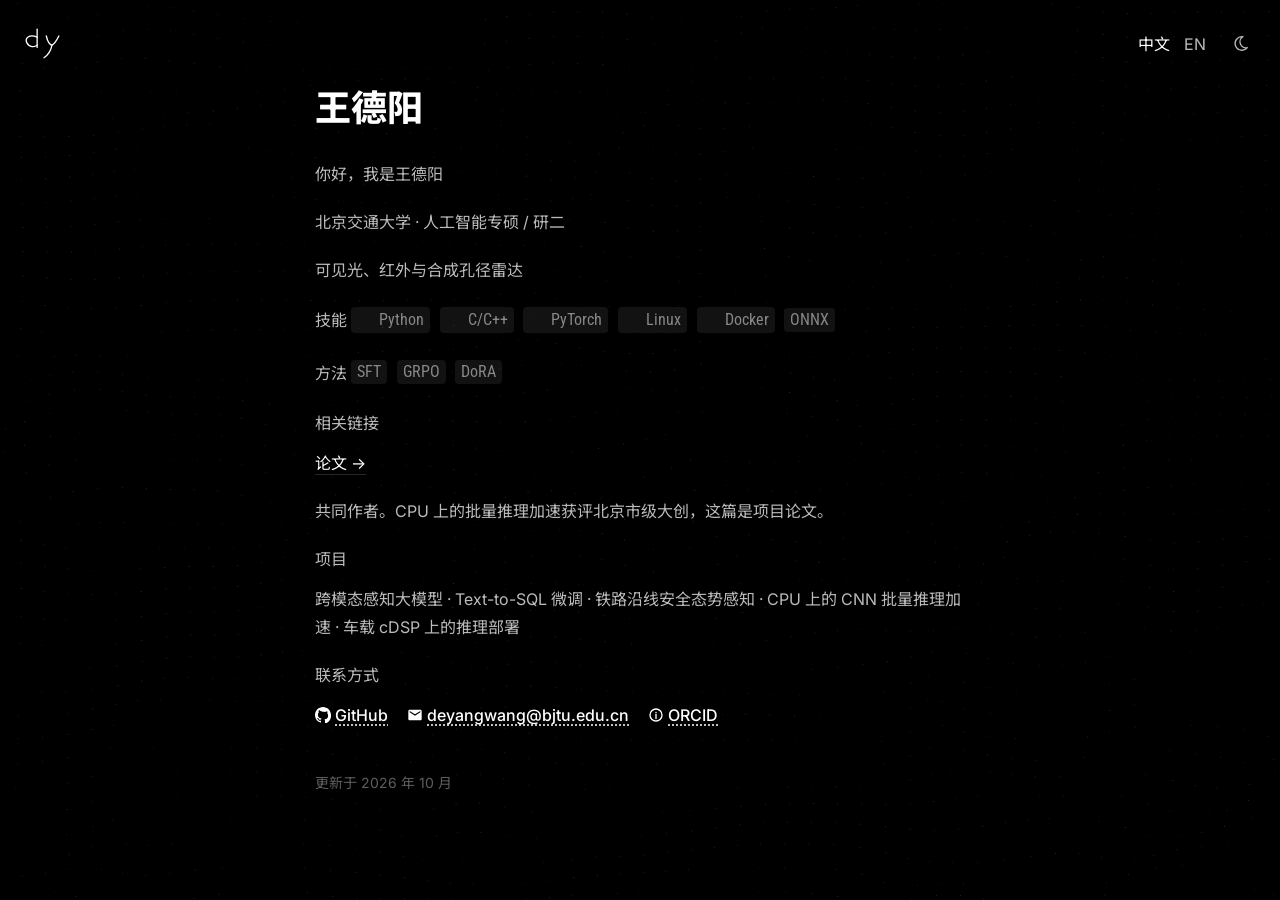
==== commit 99de0a1b: "Restyle the homepage to follow the reference landing page. Co-authored-by: Cursor <cursoragent@curso" ====
--- a/index.html
+++ b/index.html
@@ -1,14 +1,14 @@
 <!DOCTYPE html>
-<html lang="zh-CN" data-theme="dark" data-band="rgb">
+<html lang="zh-CN" data-theme="dark">
 <head>
   <meta charset="utf-8">
   <meta name="viewport" content="width=device-width, initial-scale=1">
   <title>王德阳</title>
   <meta name="description" content="王德阳，北京交通大学人工智能专业硕士。可见光、红外与合成孔径雷达上的跨模态感知。">
-  <meta name="theme-color" content="#101413">
+  <meta name="theme-color" content="#050505">
   <link rel="preconnect" href="https://fonts.googleapis.com">
   <link rel="preconnect" href="https://fonts.gstatic.com" crossorigin>
-  <link href="https://fonts.googleapis.com/css2?family=IBM+Plex+Mono:wght@400;500&family=IBM+Plex+Sans:wght@400;500;600&family=Noto+Sans+SC:wght@400;500;700&display=swap" rel="stylesheet">
+  <link href="https://fonts.googleapis.com/css2?family=Inter:wght@400;500;800&family=Noto+Sans+SC:wght@400;500;700&family=Roboto+Condensed&display=swap" rel="stylesheet">
   <link rel="stylesheet" href="styles.css">
   <script>
     try {
@@ -19,104 +19,81 @@
   </script>
 </head>
 <body>
+  <div class="field" aria-hidden="true"><canvas id="dots"></canvas></div>
   <a class="skip" href="#content" data-i18n="skip">跳到正文</a>
-  <div class="page">
-    <header class="bar">
-      <a class="mark" href="#content" data-i18n-aria="name" aria-label="王德阳">dy</a>
-      <div class="bar-tools">
-        <div class="lang" role="group" data-i18n-aria="langLabel" aria-label="语言">
-          <button type="button" data-lang="zh" aria-pressed="true">中文</button>
-          <button type="button" data-lang="en" aria-pressed="false">EN</button>
-        </div>
-        <button type="button" class="theme" data-theme-btn aria-pressed="true" aria-label="切换到浅色">
-          <svg class="icon-sun" viewBox="0 0 24 24" aria-hidden="true">
-            <circle cx="12" cy="12" r="4"></circle>
-            <path d="M12 2.5v2.2M12 19.3v2.2M2.5 12h2.2M19.3 12h2.2M5.1 5.1l1.6 1.6M17.3 17.3l1.6 1.6M18.9 5.1l-1.6 1.6M6.7 17.3l-1.6 1.6"></path>
-          </svg>
-          <svg class="icon-moon" viewBox="0 0 24 24" aria-hidden="true">
-            <path d="M15.5 3.2a8.2 8.2 0 1 0 5.3 13.2A7.2 7.2 0 0 1 15.5 3.2z"></path>
-          </svg>
-        </button>
+  <header class="bar">
+    <a class="mark" href="#content" data-i18n-aria="name" aria-label="王德阳">
+      <svg viewBox="0 0 84 60" fill="none">
+        <path d="M30 18 C16 12 8 20 12 28 C16 36 26 36 30 32"/>
+        <path d="M30 4 L30 36"/>
+        <path d="M46 16 C48 24 52 32 56 32"/>
+        <path d="M68 16 C64 24 60 30 56 32 C54 42 48 50 42 54"/>
+      </svg>
+    </a>
+    <div class="bar-tools">
+      <div class="lang" role="group" data-i18n-aria="langLabel" aria-label="语言">
+        <button type="button" data-lang="zh" aria-pressed="true">中文</button>
+        <button type="button" data-lang="en" aria-pressed="false">EN</button>
       </div>
-    </header>
-
-    <main id="content">
-      <h1 data-i18n="name">王德阳</h1>
+      <button type="button" class="theme" data-theme-btn aria-pressed="true" aria-label="切换到浅色">
+        <svg class="icon-sun" viewBox="0 0 24 24" aria-hidden="true">
+          <circle cx="12" cy="12" r="4"></circle>
+          <path d="M12 2.5v2.2M12 19.3v2.2M2.5 12h2.2M19.3 12h2.2M5.1 5.1l1.6 1.6M17.3 17.3l1.6 1.6M18.9 5.1l-1.6 1.6M6.7 17.3l-1.6 1.6"></path>
+        </svg>
+        <svg class="icon-moon" viewBox="0 0 24 24" aria-hidden="true">
+          <path d="M15.5 3.2a8.2 8.2 0 1 0 5.3 13.2A7.2 7.2 0 0 1 15.5 3.2z"></path>
+        </svg>
+      </button>
+    </div>
+  </header>
+  <main id="content" class="prose">
+    <h1 class="enter" data-i18n="name">王德阳</h1>
+    <div class="enter enter-late">
       <p class="hello" data-i18n="hello">你好，我是王德阳</p>
-      <p class="role" data-i18n="role1">北京交通大学 · 人工智能专硕，研二</p>
-      <p class="role" data-i18n="role2">做可见光、红外与合成孔径雷达上的跨模态感知</p>
-
-      <div class="sensor" role="group" data-i18n-aria="sensorLabel" aria-label="三种传感器">
-        <button type="button" data-band-btn="rgb" aria-pressed="true">
-          <span class="swatch" aria-hidden="true"></span>
-          <span data-i18n="band.rgb">可见光</span>
-        </button>
-        <button type="button" data-band-btn="ir" aria-pressed="false">
-          <span class="swatch" aria-hidden="true"></span>
-          <span data-i18n="band.ir">红外</span>
-        </button>
-        <button type="button" data-band-btn="sar" aria-pressed="false">
-          <span class="swatch" aria-hidden="true"></span>
-          <span data-i18n="band.sar">雷达</span>
-        </button>
-      </div>
-      <p class="lede" data-band-panel="rgb" data-i18n="lede.rgb">可见光负责看清目标：交通灯、铁路沿线、白天的路口。它失效的时候，才轮到红外和雷达。</p>
-      <p class="lede" data-band-panel="ir" data-i18n="lede.ir" hidden>夜间和烟雾里，可见光先看不见。红外看的是温度差。现在的课题用它和可见光一起做跨模态感知。</p>
-      <p class="lede" data-band-panel="sar" data-i18n="lede.sar" hidden>合成孔径雷达不靠光照。它和可见光、红外是三路不同的测量，不是同一张图换个滤镜。</p>
-
-      <section aria-labelledby="skills-label">
-        <h2 id="skills-label" data-i18n="skills">技能</h2>
-        <ul class="chips">
-          <li>Python</li>
-          <li>C/C++</li>
-          <li>PyTorch</li>
-          <li>Linux</li>
-          <li>Docker</li>
-          <li>ONNX</li>
-        </ul>
-      </section>
-
-      <section aria-labelledby="methods-label">
-        <h2 id="methods-label" data-i18n="methods">方法</h2>
-        <ul class="chips">
-          <li>SFT</li>
-          <li>GRPO</li>
-          <li>DoRA</li>
-        </ul>
-      </section>
-
-      <section aria-labelledby="projects-label">
-        <h2 id="projects-label" data-i18n="projects">项目</h2>
-        <ul class="titles">
-          <li data-i18n="p1">跨模态感知大模型</li>
-          <li data-i18n="p2">Text-to-SQL 微调</li>
-          <li data-i18n="p3">铁路沿线安全态势感知</li>
-          <li data-i18n="p4">CPU 上的 CNN 批量推理加速</li>
-          <li data-i18n="p5">车载 cDSP 上的推理部署</li>
-        </ul>
-      </section>
-
-      <section aria-labelledby="paper-label">
-        <h2 id="paper-label" data-i18n="paper">论文</h2>
-        <p class="paper-title">Batched data layout optimization for Im2col-based convolutions on CPUs</p>
-        <p class="paper-link"><a class="arrow" href="https://doi.org/10.1007/s11227-025-07706-9">doi.org/10.1007/s11227-025-07706-9</a></p>
-        <p class="note" data-i18n="paper.note">共同作者。CPU 上的批量推理加速获评北京市级大创，这篇是项目论文。</p>
-      </section>
-
-      <section aria-labelledby="contact-label">
-        <h2 id="contact-label" data-i18n="contact">联系方式</h2>
-        <ul class="contact">
-          <li><a href="mailto:deyangwang@bjtu.edu.cn">deyangwang@bjtu.edu.cn</a></li>
-          <li><a href="https://github.com/YodelYang">GitHub</a></li>
-          <li><a href="https://orcid.org/0009-0004-4159-4885">ORCID</a></li>
-        </ul>
-      </section>
-
+      <p data-i18n="role1">北京交通大学 · 人工智能专硕 / 研二</p>
+      <p data-i18n="role2">可见光、红外与合成孔径雷达</p>
+      <p class="chip-row">
+        <span data-i18n="skills">技能</span>
+        <a class="chip" href="https://www.python.org/" target="_blank" rel="noopener"><img alt="" src="https://cdn.simpleicons.org/python/3776AB" width="18" height="18">Python</a>
+        <a class="chip" href="https://isocpp.org/" target="_blank" rel="noopener"><img alt="" src="https://cdn.simpleicons.org/cplusplus/00599C" width="18" height="18">C/C++</a>
+        <a class="chip" href="https://pytorch.org/" target="_blank" rel="noopener"><img alt="" src="https://cdn.simpleicons.org/pytorch/EE4C2C" width="18" height="18">PyTorch</a>
+        <a class="chip" href="https://www.linux.org/" target="_blank" rel="noopener"><img alt="" src="https://cdn.simpleicons.org/linux/FCC624" width="18" height="18">Linux</a>
+        <a class="chip" href="https://www.docker.com/" target="_blank" rel="noopener"><img alt="" src="https://cdn.simpleicons.org/docker/2496ED" width="18" height="18">Docker</a>
+        <a class="chip" href="https://onnx.ai/" target="_blank" rel="noopener">ONNX</a>
+      </p>
+      <p class="chip-row">
+        <span data-i18n="methods">方法</span>
+        <span class="chip">SFT</span>
+        <span class="chip">GRPO</span>
+        <span class="chip">DoRA</span>
+      </p>
+      <p data-i18n="links">相关链接</p>
+      <p class="tight">
+        <a class="arrow" data-i18n="paper" href="https://doi.org/10.1007/s11227-025-07706-9">论文</a>
+      </p>
+      <p class="note" data-i18n="paper.note">共同作者。CPU 上的批量推理加速获评北京市级大创，这篇是项目论文。</p>
+      <p data-i18n="projects">项目</p>
+      <p class="tight" data-i18n="projectLine">跨模态感知大模型 · Text-to-SQL 微调 · 铁路沿线安全态势感知 · CPU 上的 CNN 批量推理加速 · 车载 cDSP 上的推理部署</p>
+      <p data-i18n="contact">联系方式</p>
+      <p class="tight contact">
+        <a href="https://github.com/YodelYang">
+          <svg viewBox="0 0 16 16" aria-hidden="true"><path fill="currentColor" d="M8 0C3.58 0 0 3.58 0 8c0 3.54 2.29 6.53 5.47 7.59.4.07.55-.17.55-.38 0-.19-.01-.82-.01-1.49-2.01.37-2.53-.49-2.69-.94-.09-.23-.48-.94-.82-1.13-.28-.15-.68-.52-.01-.53.63-.01 1.08.58 1.23.82.72 1.21 1.87.87 2.33.66.07-.52.28-.87.51-1.07-1.78-.2-3.64-.89-3.64-3.95 0-.87.31-1.59.82-2.15-.08-.2-.36-1.02.08-2.12 0 0 .67-.21 2.2.82A7.7 7.7 0 0 1 8 4.77c.68.003 1.36.092 2 .27 1.53-1.04 2.2-.82 2.2-.82.44 1.1.16 1.92.08 2.12.51.56.82 1.27.82 2.15 0 3.07-1.87 3.75-3.65 3.95.29.25.54.73.54 1.48 0 1.07-.01 1.93-.01 2.2 0 .21.15.46.55.38A8.01 8.01 0 0 0 16 8c0-4.42-3.58-8-8-8z"/></svg>
+          GitHub
+        </a>
+        <a href="mailto:deyangwang@bjtu.edu.cn">
+          <svg viewBox="0 0 24 24" aria-hidden="true"><path fill="currentColor" d="M20 4H4c-1.1 0-2 .9-2 2v12c0 1.1.9 2 2 2h16c1.1 0 2-.9 2-2V6c0-1.1-.9-2-2-2zm0 4-8 5L4 8V6l8 5 8-5v2z"/></svg>
+          deyangwang@bjtu.edu.cn
+        </a>
+        <a href="https://orcid.org/0009-0004-4159-4885">
+          <svg viewBox="0 0 24 24" aria-hidden="true"><circle cx="12" cy="12" r="9" fill="none" stroke="currentColor" stroke-width="2"/><circle cx="12" cy="8.2" r="1.15" fill="currentColor"/><path d="M12 11.2v6" stroke="currentColor" stroke-width="2" stroke-linecap="round"/></svg>
+          ORCID
+        </a>
+      </p>
       <footer>
         <p data-i18n="footer">更新于 2026 年 10 月</p>
       </footer>
-    </main>
-  </div>
+    </div>
+  </main>
   <script src="main.js"></script>
 </body>
 </html>
--- a/styles.css
+++ b/styles.css
@@ -1,39 +1,29 @@
 :root {
-  --rgb-swatch: #6eaa78;
-  --ir-swatch: #d4844a;
-  --sar-swatch: #6aafba;
-  --sans: "Noto Sans SC", "PingFang SC", "Microsoft YaHei", sans-serif;
-  --latin: "IBM Plex Sans", "Noto Sans SC", "PingFang SC", sans-serif;
-  --mono: "IBM Plex Mono", ui-monospace, monospace;
+  --sans: Inter, "Noto Sans SC", "PingFang SC", "Microsoft YaHei", sans-serif;
+  --cond: "Roboto Condensed", Inter, "Noto Sans SC", sans-serif;
 }
 
 html[data-theme="dark"] {
   color-scheme: dark;
-  --field: #101413;
-  --ink: #f3f1ea;
-  --muted: #9aa39c;
-  --line: #2c3531;
-  --chip: #1a211e;
-  --rgb: var(--rgb-swatch);
-  --ir: var(--ir-swatch);
-  --sar: var(--sar-swatch);
+  --bg: #050505;
+  --fg: #bbbbbb;
+  --fg-deep: #ffffff;
+  --chip: #888888;
+  --chip-bg: rgba(136, 136, 136, 0.133);
+  --chip-bg-hover: rgba(136, 136, 136, 0.2);
+  --line: rgba(125, 125, 125, 0.3);
 }
 
 html[data-theme="light"] {
   color-scheme: light;
-  --field: #eef3f0;
-  --ink: #17211c;
-  --muted: #5a6861;
-  --line: #c9d4ce;
-  --chip: #f7faf8;
-  --rgb: #246b3d;
-  --ir: #9a4f1e;
-  --sar: #1a6572;
-}
-
-html[data-band="rgb"] { --mark: var(--rgb); }
-html[data-band="ir"] { --mark: var(--ir); }
-html[data-band="sar"] { --mark: var(--sar); }
+  --bg: #ffffff;
+  --fg: #555555;
+  --fg-deep: #111111;
+  --chip: #888888;
+  --chip-bg: rgba(136, 136, 136, 0.133);
+  --chip-bg-hover: rgba(136, 136, 136, 0.2);
+  --line: rgba(125, 125, 125, 0.4);
+}
 
 * { box-sizing: border-box; }
 
@@ -41,34 +31,30 @@
 
 body {
   margin: 0;
-  background: var(--field);
-  color: var(--ink);
+  background: var(--bg);
+  color: var(--fg);
   font-family: var(--sans);
-  font-size: 1.02rem;
-  line-height: 1.65;
-}
-
-html[lang="en"] body { font-family: var(--latin); }
-
-body::before {
-  content: "";
+  font-size: 16px;
+  line-height: 28px;
+}
+
+.field {
   position: fixed;
-  top: 0;
-  left: 0;
-  right: 0;
-  height: 3px;
-  background: var(--mark);
-  z-index: 3;
+  inset: 0;
+  z-index: -1;
   pointer-events: none;
 }
 
-::selection {
-  background: var(--mark);
-  color: var(--field);
+html[data-theme="dark"] .field { filter: invert(1); }
+
+#dots {
+  display: block;
+  width: 100%;
+  height: 100%;
 }
 
 :focus-visible {
-  outline: 2px solid var(--mark);
+  outline: 2px solid var(--fg-deep);
   outline-offset: 3px;
 }
 
@@ -76,8 +62,8 @@
   position: absolute;
   left: 0.75rem;
   top: -3rem;
-  background: var(--ink);
-  color: var(--field);
+  background: var(--fg-deep);
+  color: var(--bg);
   padding: 0.4rem 0.7rem;
   z-index: 4;
 }
@@ -95,30 +81,32 @@
 
 a { color: inherit; }
 
-.page {
-  width: min(40rem, calc(100% - 2.5rem));
-  margin: 0 auto;
-  padding: 1.35rem 0 4.5rem;
-}
-
-@media (min-width: 960px) {
-  .page { margin-left: max(2.75rem, calc((100% - 76rem) / 2)); }
-}
-
 .bar {
   display: flex;
   align-items: center;
   justify-content: space-between;
   gap: 1rem;
-  margin-bottom: 3.1rem;
+  padding: 1.25rem 1.25rem 0;
 }
 
 .mark {
-  font-family: var(--mono);
-  font-size: 1.25rem;
-  letter-spacing: -0.05em;
-  text-decoration: none;
-  color: var(--ink);
+  width: 3rem;
+  height: 3rem;
+  color: var(--fg-deep);
+  display: block;
+  flex: none;
+}
+
+.mark svg {
+  width: 100%;
+  height: 100%;
+}
+
+.mark path {
+  stroke: currentColor;
+  stroke-width: 2.3;
+  stroke-linecap: round;
+  stroke-linejoin: round;
 }
 
 .bar-tools {
@@ -126,36 +114,32 @@
   align-items: center;
   justify-content: flex-end;
   flex-wrap: wrap;
+  gap: 0.85rem;
+}
+
+.lang {
+  display: flex;
   gap: 0.75rem;
 }
 
-.lang {
-  display: flex;
-  gap: 0.75rem;
-}
-
 .lang button {
-  font-family: var(--mono);
-  font-size: 0.78rem;
-  color: var(--muted);
+  color: var(--fg);
   padding: 0.35rem 0.05rem;
 }
 
-.lang button[aria-pressed="true"] { color: var(--ink); }
+.lang button[aria-pressed="true"] { color: var(--fg-deep); }
 
 .theme {
-  width: 2.25rem;
-  height: 2.25rem;
+  width: 2.5rem;
+  height: 2.5rem;
   display: grid;
   place-items: center;
-  border: 1px solid var(--line);
-  border-radius: 999px;
-  color: var(--ink);
+  color: var(--fg);
 }
 
 .theme svg {
-  width: 1.05rem;
-  height: 1.05rem;
+  width: 1.25rem;
+  height: 1.25rem;
   fill: none;
   stroke: currentColor;
   stroke-width: 1.6;
@@ -165,175 +149,113 @@
 
 .icon-moon { fill: currentColor; stroke: none; }
 
-html[data-theme="dark"] .icon-moon,
-html[data-theme="light"] .icon-sun { display: none; }
+html[data-theme="dark"] .icon-sun,
+html[data-theme="light"] .icon-moon { display: none; }
+
+.prose {
+  width: min(65ch, calc(100% - 3.5rem));
+  margin: 0 auto;
+  padding: 1.25rem 0 4.5rem;
+}
 
 h1 {
-  margin: 0 0 0.85rem;
-  font-family: var(--sans);
-  font-size: clamp(3.1rem, 8vw, 4.8rem);
-  font-weight: 700;
-  letter-spacing: -0.04em;
-  line-height: 1.02;
-}
-
-html[lang="en"] h1 {
-  font-family: var(--latin);
-  font-weight: 600;
-  letter-spacing: -0.045em;
-}
-
-.hello {
-  margin: 0 0 0.85rem;
-  color: var(--muted);
-}
-
-.role { margin: 0; }
-
-.sensor {
+  margin: 0 0 0.9em;
+  color: var(--fg-deep);
+  font-size: 2.25rem;
+  font-weight: 800;
+  line-height: 1.111;
+}
+
+p { margin: 20px 0; }
+
+.hello { margin-top: 0; }
+
+.tight { margin-top: -8px; }
+
+.chip-row { line-height: 2; }
+
+.chip {
+  display: inline-flex;
+  align-items: center;
+  gap: 0.28rem;
+  margin: 0 0.35rem 0.25rem 0;
+  padding: 4px 6px;
+  border-radius: 4px;
+  background: var(--chip-bg);
+  color: var(--chip);
+  font-family: var(--cond);
+  font-size: 16px;
+  line-height: 16px;
+  text-decoration: none;
+  vertical-align: middle;
+}
+
+a.chip:hover {
+  background: var(--chip-bg-hover);
+  color: var(--fg);
+}
+
+.chip img {
+  width: 1.1em;
+  height: 1.1em;
+  object-fit: contain;
+  border-radius: 2px;
+}
+
+.arrow {
+  color: var(--fg-deep);
+  text-decoration: none;
+  border-bottom: 1px solid var(--line);
+  padding-bottom: 1px;
+}
+
+.arrow::after { content: " →"; }
+
+.note { margin-top: 0; }
+
+.contact {
   display: flex;
   flex-wrap: wrap;
   gap: 0.35rem 1.15rem;
-  margin-top: 1.7rem;
-}
-
-.sensor button {
+}
+
+.contact a {
   display: inline-flex;
   align-items: center;
-  gap: 0.45rem;
-  font-family: var(--mono);
-  font-size: 0.92rem;
-  color: var(--muted);
-  padding: 0.3rem 0.05rem 0.45rem;
-}
-
-.sensor button[aria-pressed="true"] {
-  color: var(--mark);
-  box-shadow: inset 0 -2px 0 var(--mark);
-}
-
-.swatch {
-  width: 0.55rem;
-  height: 0.55rem;
+  gap: 0.28rem;
+  color: var(--fg-deep);
+  font-weight: 500;
+  text-decoration: underline;
+  text-decoration-style: dotted;
+  text-underline-offset: 4px;
+}
+
+.contact a:hover { text-decoration-style: solid; }
+
+.contact svg {
+  width: 1em;
+  height: 1em;
   flex: none;
 }
 
-[data-band-btn="rgb"] .swatch { background: var(--rgb-swatch); }
-[data-band-btn="ir"] .swatch { background: var(--ir-swatch); }
-[data-band-btn="sar"] .swatch { background: var(--sar-swatch); }
-
-.lede {
-  margin: 0.95rem 0 0;
-  padding-left: 0.85rem;
-  border-left: 2px solid var(--mark);
-  max-width: 38em;
-}
-
-.lede[hidden] { display: none; }
-
-h2 {
-  margin: 2rem 0 0.7rem;
-  font-family: var(--mono);
-  font-size: 0.78rem;
-  font-weight: 400;
-  letter-spacing: 0.04em;
-  color: var(--muted);
-}
-
-.chips,
-.titles,
-.contact {
-  list-style: none;
-  margin: 0;
-  padding: 0;
-}
-
-.chips {
-  display: flex;
-  flex-wrap: wrap;
-  gap: 0.45rem;
-}
-
-.chips li {
-  font-family: var(--mono);
-  font-size: 0.82rem;
-  line-height: 1.4;
-  padding: 0.22rem 0.55rem;
-  border: 1px solid var(--line);
-  border-radius: 0.35rem;
-  background: var(--chip);
-}
-
-.titles li {
-  padding: 0.42rem 0;
-  border-top: 1px solid var(--line);
-}
-
-.titles li:last-child { border-bottom: 1px solid var(--line); }
-
-.paper-title {
-  margin: 0;
-  max-width: 38em;
-}
-
-.paper-link { margin: 0.45rem 0 0; }
-
-.arrow {
-  text-decoration-color: var(--mark);
-  text-decoration-thickness: 1px;
-  text-underline-offset: 0.18em;
-}
-
-.arrow::after { content: " →"; }
-
-.note {
-  margin: 0.55rem 0 0;
-  color: var(--muted);
-  font-size: 0.92rem;
-}
-
-.contact {
-  display: flex;
-  flex-wrap: wrap;
-  gap: 0.35rem 1.15rem;
-}
-
-.contact a {
-  text-decoration-color: var(--mark);
-  text-decoration-thickness: 1px;
-  text-underline-offset: 0.18em;
-}
-
-.contact a:hover,
-.arrow:hover { text-decoration-thickness: 2px; }
-
-footer {
-  margin-top: 2.4rem;
-}
-
 footer p {
-  margin: 0;
-  color: var(--muted);
-  font-family: var(--mono);
-  font-size: 0.78rem;
-}
-
-body,
-body::before,
-.lede,
-.sensor button,
-.arrow,
-.contact a {
-  transition: background-color 160ms ease, color 160ms ease, border-color 160ms ease, box-shadow 160ms ease;
+  margin-top: 2.5rem;
+  font-size: 0.875rem;
+  opacity: 0.5;
+}
+
+.enter {
+  animation: slide-enter 0.6s ease both;
+}
+
+.enter-late { animation-delay: 0.12s; }
+
+@keyframes slide-enter {
+  from { opacity: 0; transform: translateY(10px); }
+  to { opacity: 1; transform: none; }
 }
 
 @media (prefers-reduced-motion: reduce) {
   html { scroll-behavior: auto; }
-
-  body,
-  body::before,
-  .lede,
-  .sensor button,
-  .arrow,
-  .contact a { transition: none; }
-}
+  .enter { animation: none; }
+}
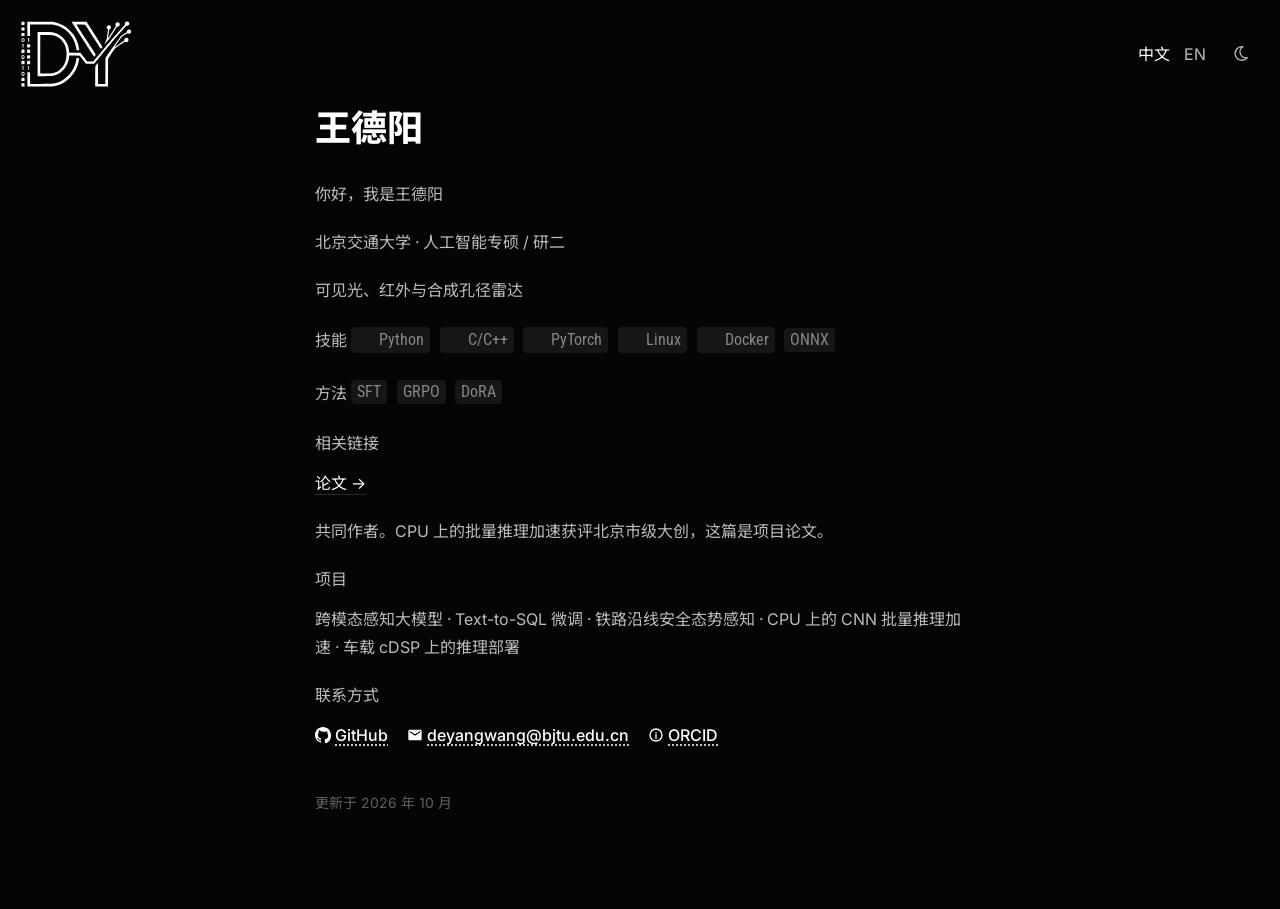
==== commit d3235385: "Replace the header mark and favicon with the DY logo so both follow the theme. Co-authored-by: Curso" ====
--- a/index.html
+++ b/index.html
@@ -10,10 +10,12 @@
   <link rel="preconnect" href="https://fonts.gstatic.com" crossorigin>
   <link href="https://fonts.googleapis.com/css2?family=Inter:wght@400;500;800&family=Noto+Sans+SC:wght@400;500;700&family=Roboto+Condensed&display=swap" rel="stylesheet">
   <link rel="stylesheet" href="styles.css">
+  <link rel="icon" href="images/logo-dark.svg" type="image/svg+xml">
   <script>
     try {
       var theme = localStorage.getItem("theme");
       if (theme === "light" || theme === "dark") document.documentElement.dataset.theme = theme;
+      if (theme === "light") document.querySelector('link[rel="icon"]').href = "images/logo-light.svg";
       if (localStorage.getItem("lang") === "en") document.documentElement.lang = "en";
     } catch (err) {}
   </script>
@@ -23,12 +25,7 @@
   <a class="skip" href="#content" data-i18n="skip">跳到正文</a>
   <header class="bar">
     <a class="mark" href="#content" data-i18n-aria="name" aria-label="王德阳">
-      <svg viewBox="0 0 84 60" fill="none">
-        <path d="M30 18 C16 12 8 20 12 28 C16 36 26 36 30 32"/>
-        <path d="M30 4 L30 36"/>
-        <path d="M46 16 C48 24 52 32 56 32"/>
-        <path d="M68 16 C64 24 60 30 56 32 C54 42 48 50 42 54"/>
-      </svg>
+      <svg viewBox="190.73 317.00 642.27 388.00" fill="currentColor" aria-hidden="true"><path fill-rule="evenodd" d="M199.67 696.33C199.30 695.97 199.00 691.96 199.00 687.44C199.00 680.86 199.32 679.09 200.58 678.61C203.41 677.52 214.56 677.96 215.80 679.20C217.05 680.45 217.49 692.56 216.39 695.42C215.91 696.67 214.18 697.00 208.06 697.00C203.81 697.00 200.03 696.70 199.67 696.33ZM233.00 656.00L233.00 615.00L240.49 615.00L247.97 615.00L248.24 648.25L248.50 681.50L308.50 681.50C371.33 681.50 375.91 681.25 394.00 676.84C430.42 667.95 464.80 642.52 487.45 607.71C500.26 588.03 509.49 562.88 512.57 539.25L513.26 534.00L518.97 534.00C523.46 534.00 525.09 534.44 526.54 536.05C528.35 538.04 528.34 538.41 526.16 550.30C513.59 618.70 461.77 675.46 396.74 692.07C379.10 696.57 371.45 696.96 300.25 696.98L233.00 697.00L233.00 656.00ZM620.75 695.75C619.92 693.55 619.92 584.61 620.75 581.69C621.58 578.73 633.70 563.00 635.14 563.00C635.61 563.00 636.10 589.66 636.24 622.25L636.50 681.50L657.00 681.50L677.50 681.50L677.76 607.73L678.01 533.95L694.14 509.73C703.01 496.40 723.14 467.79 738.88 446.14L767.49 406.79L783.65 396.75L799.81 386.72L800.50 382.17C801.47 375.68 806.27 371.00 811.95 371.00C820.11 371.00 825.00 375.86 825.00 383.97C825.00 387.16 824.31 388.78 821.75 391.55C817.69 395.94 812.83 396.96 807.64 394.50C805.65 393.55 803.28 393.06 802.38 393.41C801.47 393.76 794.42 397.97 786.71 402.77C770.84 412.64 775.47 407.44 743.08 451.82C734.13 464.09 726.96 474.27 727.15 474.44C727.46 474.71 763.21 450.26 779.79 438.44C783.25 435.97 785.82 433.52 785.50 433.00C784.46 431.33 786.90 424.45 789.33 422.16C794.64 417.17 802.80 417.60 807.44 423.11C811.03 427.38 811.04 434.61 807.47 438.86C806.07 440.51 803.34 442.39 801.39 443.04C798.44 444.01 797.07 443.92 793.33 442.49L788.82 440.77L777.16 448.72C770.75 453.09 758.40 461.50 749.72 467.42C731.82 479.61 734.92 476.02 708.66 515.00L693.50 537.50L693.23 617.25L692.96 697.00L657.09 697.00C629.31 697.00 621.11 696.72 620.75 695.75ZM199.70 664.37C199.32 663.98 199.00 659.96 199.00 655.44C199.00 645.93 198.93 646.00 208.46 646.00C212.65 646.00 215.15 646.47 215.92 647.41C216.65 648.29 216.98 651.73 216.79 656.66L216.50 664.50L208.45 664.79C204.03 664.95 200.09 664.76 199.70 664.37ZM291.75 637.42C291.34 637.01 291.00 580.27 291.00 511.33L291.00 386.00L327.75 386.01C366.86 386.01 376.76 386.81 390.50 391.06C424.79 401.66 452.64 429.26 464.33 464.23C467.39 473.41 469.84 484.76 470.59 493.31C470.88 496.72 471.33 500.51 471.58 501.75L472.04 504.00L503.61 504.00L535.18 504.00L537.56 506.75C538.87 508.26 547.51 519.40 556.76 531.50L573.58 553.50L591.09 553.77L608.61 554.04L620.56 539.79C627.12 531.96 646.21 509.33 662.96 489.52C679.71 469.71 701.76 443.59 711.96 431.47C722.16 419.35 743.77 394.88 760.00 377.08L789.50 344.71L789.19 339.93C788.63 331.42 793.87 325.00 801.38 325.00C809.69 325.01 815.95 332.10 814.50 339.84C813.71 344.05 808.18 349.95 804.85 350.13C803.56 350.20 801.15 350.31 799.49 350.38C796.93 350.48 794.52 352.70 783.49 365.06C747.31 405.63 726.50 429.84 698.37 464.08C681.39 484.75 655.35 516.36 640.50 534.32L613.50 566.99L590.33 567.00L567.16 567.00L549.30 543.75L531.44 520.50L502.04 520.23C479.18 520.03 472.46 520.25 471.83 521.23C471.39 521.93 471.02 524.16 471.02 526.20C470.99 532.32 467.11 550.53 463.86 559.80C457.36 578.30 447.43 593.69 433.33 607.10C417.31 622.33 400.99 630.89 378.97 635.62C373.09 636.88 363.07 637.33 332.00 637.70C310.27 637.97 292.16 637.84 291.75 637.42ZM203.50 634.79C199.98 632.77 199.06 630.64 199.03 624.38C198.99 617.31 201.18 613.56 205.94 612.51C214.19 610.70 219.62 620.80 215.58 630.45C213.42 635.62 208.21 637.50 203.50 634.79ZM210.96 630.07C212.74 626.75 212.23 619.52 210.08 617.58C204.79 612.79 200.41 624.71 205.24 630.75C206.74 632.62 209.79 632.26 210.96 630.07ZM382.50 619.07C391.76 616.49 404.73 610.64 411.67 605.92C418.62 601.19 430.51 589.50 435.62 582.36C442.29 573.06 449.57 556.92 452.42 545.13C459.18 517.19 457.52 487.58 447.80 463.00C435.74 432.51 409.58 410.25 378.29 403.86C370.21 402.21 365.18 402.00 337.78 402.24L306.50 402.50L306.24 511.00C306.10 570.67 306.21 620.10 306.49 620.83C306.91 621.91 313.27 622.08 340.75 621.73C371.82 621.33 375.14 621.12 382.50 619.07ZM206.70 602.37C206.32 601.98 206.00 597.92 206.00 593.33C206.00 585.11 205.97 585.00 203.50 585.00C201.97 585.00 201.00 584.43 201.00 583.54C201.00 581.77 208.81 579.41 210.16 580.76C210.66 581.26 210.94 586.35 210.79 592.08C210.55 600.52 210.21 602.53 208.95 602.77C208.10 602.94 207.09 602.75 206.70 602.37ZM238.70 602.37C238.32 601.98 238.00 597.92 238.00 593.33C238.00 585.11 237.97 585.00 235.50 585.00C234.08 585.00 233.00 584.42 233.00 583.66C233.00 581.98 240.88 579.48 242.16 580.76C242.66 581.26 242.94 586.35 242.79 592.08C242.55 600.52 242.21 602.53 240.95 602.77C240.10 602.94 239.09 602.75 238.70 602.37ZM199.00 560.12C199.00 551.75 199.13 551.20 201.25 550.63C204.69 549.71 211.57 549.89 214.43 550.98C216.85 551.89 217.00 552.36 217.00 558.89C217.00 562.71 216.73 566.55 216.39 567.42C215.91 568.69 214.12 569.00 207.39 569.00L199.00 569.00L199.00 560.12ZM231.00 560.15C231.00 549.84 230.85 550.00 240.46 550.00C244.65 550.00 247.15 550.47 247.92 551.41C248.65 552.29 248.98 555.73 248.79 560.66L248.50 568.50L239.75 568.79L231.00 569.08L231.00 560.15ZM203.45 538.87C200.16 537.27 198.80 534.10 198.80 528.00C198.80 521.53 200.24 518.56 204.16 516.94C213.19 513.19 220.04 523.78 215.55 534.54C213.54 539.35 208.30 541.23 203.45 538.87ZM231.70 536.37C231.32 535.98 231.00 531.97 231.00 527.45C231.00 518.09 231.05 518.04 240.56 518.01C248.32 517.99 249.15 519.05 248.80 528.52L248.50 536.50L240.45 536.79C236.03 536.95 232.09 536.76 231.70 536.37ZM210.43 534.43C212.79 532.07 212.53 523.79 210.04 521.53C208.96 520.56 207.38 520.03 206.52 520.35C204.32 521.20 202.75 525.92 203.37 529.84C204.30 535.64 207.28 537.58 210.43 534.43ZM594.35 497.70C584.37 482.19 565.74 453.30 552.95 433.50C509.08 365.61 485.00 328.04 485.00 327.51C485.00 327.22 504.20 327.10 527.66 327.24L570.32 327.50L584.96 350.50C593.01 363.15 606.50 384.30 614.94 397.50C661.89 470.88 661.25 469.81 659.83 471.82C657.33 475.35 652.06 481.00 651.28 480.99C650.85 480.98 636.33 458.84 619.00 431.79C601.67 404.74 581.86 373.81 574.97 363.05L562.45 343.50L537.63 343.23L512.82 342.96L515.11 346.73C517.44 350.56 533.20 375.08 567.02 427.50C603.62 484.23 618.61 507.55 620.89 511.28L623.20 515.06L618.98 520.53C616.66 523.54 614.25 525.98 613.63 525.95C613.01 525.92 604.33 513.21 594.35 497.70ZM199.00 496.15C199.00 485.84 198.85 486.00 208.46 486.00C212.65 486.00 215.15 486.47 215.92 487.41C216.65 488.29 216.98 491.73 216.79 496.66L216.50 504.50L207.75 504.79L199.00 505.08L199.00 496.15ZM231.70 504.37C231.32 503.98 231.00 499.96 231.00 495.44C231.00 485.99 230.99 486.00 239.89 486.00C248.37 486.00 249.15 486.93 248.80 496.52L248.50 504.50L240.45 504.79C236.03 504.95 232.09 504.76 231.70 504.37ZM512.52 483.32C511.42 473.12 506.36 453.64 501.91 442.50C483.84 397.30 445.26 361.49 400.76 348.60C381.96 343.16 379.57 343.01 311.25 343.00L248.00 343.00L248.00 376.00L248.00 409.00L240.62 409.00L233.23 409.00L232.53 374.75C232.14 355.91 231.98 337.57 232.16 334.00L232.50 327.50L305.00 327.50C376.17 327.50 377.70 327.54 388.56 329.74C394.64 330.98 403.86 333.37 409.06 335.06C421.99 339.28 442.56 349.66 454.00 357.75C466.21 366.38 486.66 386.84 495.24 399.00C507.79 416.81 518.33 439.69 523.40 460.10C526.17 471.27 529.00 488.67 528.17 489.50C527.89 489.77 524.42 490.00 520.45 490.00L513.23 490.00L512.52 483.32ZM206.52 474.82C206.26 474.10 205.92 470.12 205.77 466.00C205.53 459.26 205.30 458.50 203.50 458.50C200.19 458.50 201.24 455.58 204.99 454.37C210.80 452.49 211.10 453.02 210.78 464.86C210.54 474.05 210.26 475.52 208.75 475.81C207.78 476.00 206.78 475.55 206.52 474.82ZM232.75 473.31C231.25 472.92 231.00 471.59 231.00 463.89L231.00 454.92L239.75 455.21L248.50 455.50L248.80 463.48C249.04 470.13 248.80 471.67 247.36 472.73C245.70 473.94 236.54 474.30 232.75 473.31ZM672.33 455.00C672.60 454.18 675.74 446.96 679.30 438.98L685.79 424.45L689.38 398.06L692.97 371.67L689.57 368.37C687.70 366.56 685.88 363.71 685.51 362.04C684.10 355.64 689.21 347.99 695.87 346.53C699.97 345.63 705.54 348.22 708.03 352.19C709.60 354.69 710.01 356.66 709.70 360.26C709.25 365.54 707.12 368.58 702.50 370.55L699.50 371.83L696.37 395.66C694.64 408.77 693.44 419.73 693.70 420.00C694.42 420.77 697.52 416.59 703.64 406.60C706.71 401.59 715.71 387.11 723.64 374.41C738.01 351.40 738.05 351.32 736.53 348.41C734.37 344.27 734.64 339.83 737.28 335.91C740.00 331.88 743.30 330.03 747.85 330.01C757.14 329.97 762.96 340.37 758.49 349.02C756.61 352.65 753.79 354.25 748.04 354.95L743.58 355.50L735.04 369.07C704.81 417.13 699.95 424.42 691.11 434.95C679.89 448.31 671.63 457.13 672.33 455.00ZM204.31 442.99C200.65 441.52 198.73 437.50 198.79 431.42C198.85 424.57 200.81 421.31 205.41 420.45C210.14 419.56 212.81 420.64 215.07 424.34C218.71 430.31 216.65 441.04 211.48 443.01C208.40 444.18 207.25 444.18 204.31 442.99ZM238.00 434.50C238.00 426.75 237.83 426.00 236.06 426.00C233.71 426.00 232.40 424.20 233.77 422.83C234.31 422.29 236.61 421.59 238.88 421.29L243.00 420.74L243.00 431.87L243.00 443.00L240.50 443.00C238.03 443.00 238.00 442.90 238.00 434.50ZM210.44 437.78C212.51 434.83 212.47 427.61 210.38 425.52C206.68 421.82 202.51 426.63 203.51 433.45C204.48 440.06 207.52 441.96 210.44 437.78ZM199.00 400.00L199.00 390.92L207.75 391.21L216.50 391.50L216.50 400.00L216.50 408.50L207.75 408.79L199.00 409.08L199.00 400.00ZM199.21 368.29L199.50 359.50L207.72 359.21C215.60 358.93 215.97 359.02 216.52 361.24C216.84 362.52 216.97 366.47 216.80 370.03L216.50 376.50L207.71 376.79L198.92 377.08L199.21 368.29ZM199.42 344.66C199.14 343.93 199.04 339.76 199.21 335.41L199.50 327.50L207.41 327.20C213.07 326.99 215.56 327.28 216.15 328.20C217.44 330.24 217.16 343.44 215.80 344.80C214.07 346.53 200.10 346.41 199.42 344.66Z"/></svg>
     </a>
     <div class="bar-tools">
       <div class="lang" role="group" data-i18n-aria="langLabel" aria-label="语言">
--- a/styles.css
+++ b/styles.css
@@ -90,8 +90,8 @@
 }
 
 .mark {
-  width: 3rem;
-  height: 3rem;
+  height: 4.25rem;
+  aspect-ratio: 642.27 / 388;
   color: var(--fg-deep);
   display: block;
   flex: none;
@@ -100,13 +100,7 @@
 .mark svg {
   width: 100%;
   height: 100%;
-}
-
-.mark path {
-  stroke: currentColor;
-  stroke-width: 2.3;
-  stroke-linecap: round;
-  stroke-linejoin: round;
+  display: block;
 }
 
 .bar-tools {
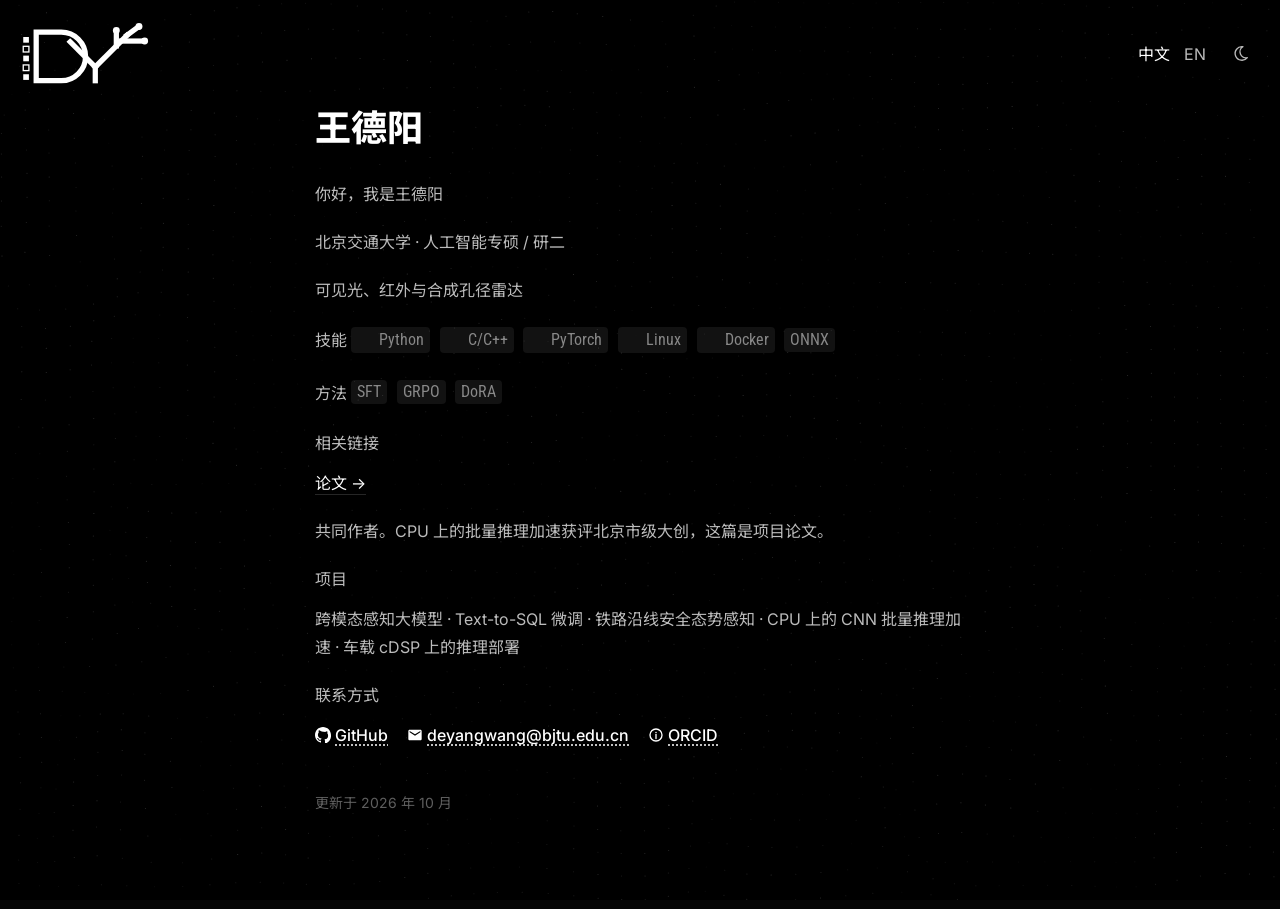
==== commit f5d36f45: "Redraw the DY logo as a geometric monogram so it stays clear at small sizes. Co-authored-by: Cursor " ====
--- a/index.html
+++ b/index.html
@@ -25,7 +25,7 @@
   <a class="skip" href="#content" data-i18n="skip">跳到正文</a>
   <header class="bar">
     <a class="mark" href="#content" data-i18n-aria="name" aria-label="王德阳">
-      <svg viewBox="190.73 317.00 642.27 388.00" fill="currentColor" aria-hidden="true"><path fill-rule="evenodd" d="M199.67 696.33C199.30 695.97 199.00 691.96 199.00 687.44C199.00 680.86 199.32 679.09 200.58 678.61C203.41 677.52 214.56 677.96 215.80 679.20C217.05 680.45 217.49 692.56 216.39 695.42C215.91 696.67 214.18 697.00 208.06 697.00C203.81 697.00 200.03 696.70 199.67 696.33ZM233.00 656.00L233.00 615.00L240.49 615.00L247.97 615.00L248.24 648.25L248.50 681.50L308.50 681.50C371.33 681.50 375.91 681.25 394.00 676.84C430.42 667.95 464.80 642.52 487.45 607.71C500.26 588.03 509.49 562.88 512.57 539.25L513.26 534.00L518.97 534.00C523.46 534.00 525.09 534.44 526.54 536.05C528.35 538.04 528.34 538.41 526.16 550.30C513.59 618.70 461.77 675.46 396.74 692.07C379.10 696.57 371.45 696.96 300.25 696.98L233.00 697.00L233.00 656.00ZM620.75 695.75C619.92 693.55 619.92 584.61 620.75 581.69C621.58 578.73 633.70 563.00 635.14 563.00C635.61 563.00 636.10 589.66 636.24 622.25L636.50 681.50L657.00 681.50L677.50 681.50L677.76 607.73L678.01 533.95L694.14 509.73C703.01 496.40 723.14 467.79 738.88 446.14L767.49 406.79L783.65 396.75L799.81 386.72L800.50 382.17C801.47 375.68 806.27 371.00 811.95 371.00C820.11 371.00 825.00 375.86 825.00 383.97C825.00 387.16 824.31 388.78 821.75 391.55C817.69 395.94 812.83 396.96 807.64 394.50C805.65 393.55 803.28 393.06 802.38 393.41C801.47 393.76 794.42 397.97 786.71 402.77C770.84 412.64 775.47 407.44 743.08 451.82C734.13 464.09 726.96 474.27 727.15 474.44C727.46 474.71 763.21 450.26 779.79 438.44C783.25 435.97 785.82 433.52 785.50 433.00C784.46 431.33 786.90 424.45 789.33 422.16C794.64 417.17 802.80 417.60 807.44 423.11C811.03 427.38 811.04 434.61 807.47 438.86C806.07 440.51 803.34 442.39 801.39 443.04C798.44 444.01 797.07 443.92 793.33 442.49L788.82 440.77L777.16 448.72C770.75 453.09 758.40 461.50 749.72 467.42C731.82 479.61 734.92 476.02 708.66 515.00L693.50 537.50L693.23 617.25L692.96 697.00L657.09 697.00C629.31 697.00 621.11 696.72 620.75 695.75ZM199.70 664.37C199.32 663.98 199.00 659.96 199.00 655.44C199.00 645.93 198.93 646.00 208.46 646.00C212.65 646.00 215.15 646.47 215.92 647.41C216.65 648.29 216.98 651.73 216.79 656.66L216.50 664.50L208.45 664.79C204.03 664.95 200.09 664.76 199.70 664.37ZM291.75 637.42C291.34 637.01 291.00 580.27 291.00 511.33L291.00 386.00L327.75 386.01C366.86 386.01 376.76 386.81 390.50 391.06C424.79 401.66 452.64 429.26 464.33 464.23C467.39 473.41 469.84 484.76 470.59 493.31C470.88 496.72 471.33 500.51 471.58 501.75L472.04 504.00L503.61 504.00L535.18 504.00L537.56 506.75C538.87 508.26 547.51 519.40 556.76 531.50L573.58 553.50L591.09 553.77L608.61 554.04L620.56 539.79C627.12 531.96 646.21 509.33 662.96 489.52C679.71 469.71 701.76 443.59 711.96 431.47C722.16 419.35 743.77 394.88 760.00 377.08L789.50 344.71L789.19 339.93C788.63 331.42 793.87 325.00 801.38 325.00C809.69 325.01 815.95 332.10 814.50 339.84C813.71 344.05 808.18 349.95 804.85 350.13C803.56 350.20 801.15 350.31 799.49 350.38C796.93 350.48 794.52 352.70 783.49 365.06C747.31 405.63 726.50 429.84 698.37 464.08C681.39 484.75 655.35 516.36 640.50 534.32L613.50 566.99L590.33 567.00L567.16 567.00L549.30 543.75L531.44 520.50L502.04 520.23C479.18 520.03 472.46 520.25 471.83 521.23C471.39 521.93 471.02 524.16 471.02 526.20C470.99 532.32 467.11 550.53 463.86 559.80C457.36 578.30 447.43 593.69 433.33 607.10C417.31 622.33 400.99 630.89 378.97 635.62C373.09 636.88 363.07 637.33 332.00 637.70C310.27 637.97 292.16 637.84 291.75 637.42ZM203.50 634.79C199.98 632.77 199.06 630.64 199.03 624.38C198.99 617.31 201.18 613.56 205.94 612.51C214.19 610.70 219.62 620.80 215.58 630.45C213.42 635.62 208.21 637.50 203.50 634.79ZM210.96 630.07C212.74 626.75 212.23 619.52 210.08 617.58C204.79 612.79 200.41 624.71 205.24 630.75C206.74 632.62 209.79 632.26 210.96 630.07ZM382.50 619.07C391.76 616.49 404.73 610.64 411.67 605.92C418.62 601.19 430.51 589.50 435.62 582.36C442.29 573.06 449.57 556.92 452.42 545.13C459.18 517.19 457.52 487.58 447.80 463.00C435.74 432.51 409.58 410.25 378.29 403.86C370.21 402.21 365.18 402.00 337.78 402.24L306.50 402.50L306.24 511.00C306.10 570.67 306.21 620.10 306.49 620.83C306.91 621.91 313.27 622.08 340.75 621.73C371.82 621.33 375.14 621.12 382.50 619.07ZM206.70 602.37C206.32 601.98 206.00 597.92 206.00 593.33C206.00 585.11 205.97 585.00 203.50 585.00C201.97 585.00 201.00 584.43 201.00 583.54C201.00 581.77 208.81 579.41 210.16 580.76C210.66 581.26 210.94 586.35 210.79 592.08C210.55 600.52 210.21 602.53 208.95 602.77C208.10 602.94 207.09 602.75 206.70 602.37ZM238.70 602.37C238.32 601.98 238.00 597.92 238.00 593.33C238.00 585.11 237.97 585.00 235.50 585.00C234.08 585.00 233.00 584.42 233.00 583.66C233.00 581.98 240.88 579.48 242.16 580.76C242.66 581.26 242.94 586.35 242.79 592.08C242.55 600.52 242.21 602.53 240.95 602.77C240.10 602.94 239.09 602.75 238.70 602.37ZM199.00 560.12C199.00 551.75 199.13 551.20 201.25 550.63C204.69 549.71 211.57 549.89 214.43 550.98C216.85 551.89 217.00 552.36 217.00 558.89C217.00 562.71 216.73 566.55 216.39 567.42C215.91 568.69 214.12 569.00 207.39 569.00L199.00 569.00L199.00 560.12ZM231.00 560.15C231.00 549.84 230.85 550.00 240.46 550.00C244.65 550.00 247.15 550.47 247.92 551.41C248.65 552.29 248.98 555.73 248.79 560.66L248.50 568.50L239.75 568.79L231.00 569.08L231.00 560.15ZM203.45 538.87C200.16 537.27 198.80 534.10 198.80 528.00C198.80 521.53 200.24 518.56 204.16 516.94C213.19 513.19 220.04 523.78 215.55 534.54C213.54 539.35 208.30 541.23 203.45 538.87ZM231.70 536.37C231.32 535.98 231.00 531.97 231.00 527.45C231.00 518.09 231.05 518.04 240.56 518.01C248.32 517.99 249.15 519.05 248.80 528.52L248.50 536.50L240.45 536.79C236.03 536.95 232.09 536.76 231.70 536.37ZM210.43 534.43C212.79 532.07 212.53 523.79 210.04 521.53C208.96 520.56 207.38 520.03 206.52 520.35C204.32 521.20 202.75 525.92 203.37 529.84C204.30 535.64 207.28 537.58 210.43 534.43ZM594.35 497.70C584.37 482.19 565.74 453.30 552.95 433.50C509.08 365.61 485.00 328.04 485.00 327.51C485.00 327.22 504.20 327.10 527.66 327.24L570.32 327.50L584.96 350.50C593.01 363.15 606.50 384.30 614.94 397.50C661.89 470.88 661.25 469.81 659.83 471.82C657.33 475.35 652.06 481.00 651.28 480.99C650.85 480.98 636.33 458.84 619.00 431.79C601.67 404.74 581.86 373.81 574.97 363.05L562.45 343.50L537.63 343.23L512.82 342.96L515.11 346.73C517.44 350.56 533.20 375.08 567.02 427.50C603.62 484.23 618.61 507.55 620.89 511.28L623.20 515.06L618.98 520.53C616.66 523.54 614.25 525.98 613.63 525.95C613.01 525.92 604.33 513.21 594.35 497.70ZM199.00 496.15C199.00 485.84 198.85 486.00 208.46 486.00C212.65 486.00 215.15 486.47 215.92 487.41C216.65 488.29 216.98 491.73 216.79 496.66L216.50 504.50L207.75 504.79L199.00 505.08L199.00 496.15ZM231.70 504.37C231.32 503.98 231.00 499.96 231.00 495.44C231.00 485.99 230.99 486.00 239.89 486.00C248.37 486.00 249.15 486.93 248.80 496.52L248.50 504.50L240.45 504.79C236.03 504.95 232.09 504.76 231.70 504.37ZM512.52 483.32C511.42 473.12 506.36 453.64 501.91 442.50C483.84 397.30 445.26 361.49 400.76 348.60C381.96 343.16 379.57 343.01 311.25 343.00L248.00 343.00L248.00 376.00L248.00 409.00L240.62 409.00L233.23 409.00L232.53 374.75C232.14 355.91 231.98 337.57 232.16 334.00L232.50 327.50L305.00 327.50C376.17 327.50 377.70 327.54 388.56 329.74C394.64 330.98 403.86 333.37 409.06 335.06C421.99 339.28 442.56 349.66 454.00 357.75C466.21 366.38 486.66 386.84 495.24 399.00C507.79 416.81 518.33 439.69 523.40 460.10C526.17 471.27 529.00 488.67 528.17 489.50C527.89 489.77 524.42 490.00 520.45 490.00L513.23 490.00L512.52 483.32ZM206.52 474.82C206.26 474.10 205.92 470.12 205.77 466.00C205.53 459.26 205.30 458.50 203.50 458.50C200.19 458.50 201.24 455.58 204.99 454.37C210.80 452.49 211.10 453.02 210.78 464.86C210.54 474.05 210.26 475.52 208.75 475.81C207.78 476.00 206.78 475.55 206.52 474.82ZM232.75 473.31C231.25 472.92 231.00 471.59 231.00 463.89L231.00 454.92L239.75 455.21L248.50 455.50L248.80 463.48C249.04 470.13 248.80 471.67 247.36 472.73C245.70 473.94 236.54 474.30 232.75 473.31ZM672.33 455.00C672.60 454.18 675.74 446.96 679.30 438.98L685.79 424.45L689.38 398.06L692.97 371.67L689.57 368.37C687.70 366.56 685.88 363.71 685.51 362.04C684.10 355.64 689.21 347.99 695.87 346.53C699.97 345.63 705.54 348.22 708.03 352.19C709.60 354.69 710.01 356.66 709.70 360.26C709.25 365.54 707.12 368.58 702.50 370.55L699.50 371.83L696.37 395.66C694.64 408.77 693.44 419.73 693.70 420.00C694.42 420.77 697.52 416.59 703.64 406.60C706.71 401.59 715.71 387.11 723.64 374.41C738.01 351.40 738.05 351.32 736.53 348.41C734.37 344.27 734.64 339.83 737.28 335.91C740.00 331.88 743.30 330.03 747.85 330.01C757.14 329.97 762.96 340.37 758.49 349.02C756.61 352.65 753.79 354.25 748.04 354.95L743.58 355.50L735.04 369.07C704.81 417.13 699.95 424.42 691.11 434.95C679.89 448.31 671.63 457.13 672.33 455.00ZM204.31 442.99C200.65 441.52 198.73 437.50 198.79 431.42C198.85 424.57 200.81 421.31 205.41 420.45C210.14 419.56 212.81 420.64 215.07 424.34C218.71 430.31 216.65 441.04 211.48 443.01C208.40 444.18 207.25 444.18 204.31 442.99ZM238.00 434.50C238.00 426.75 237.83 426.00 236.06 426.00C233.71 426.00 232.40 424.20 233.77 422.83C234.31 422.29 236.61 421.59 238.88 421.29L243.00 420.74L243.00 431.87L243.00 443.00L240.50 443.00C238.03 443.00 238.00 442.90 238.00 434.50ZM210.44 437.78C212.51 434.83 212.47 427.61 210.38 425.52C206.68 421.82 202.51 426.63 203.51 433.45C204.48 440.06 207.52 441.96 210.44 437.78ZM199.00 400.00L199.00 390.92L207.75 391.21L216.50 391.50L216.50 400.00L216.50 408.50L207.75 408.79L199.00 409.08L199.00 400.00ZM199.21 368.29L199.50 359.50L207.72 359.21C215.60 358.93 215.97 359.02 216.52 361.24C216.84 362.52 216.97 366.47 216.80 370.03L216.50 376.50L207.71 376.79L198.92 377.08L199.21 368.29ZM199.42 344.66C199.14 343.93 199.04 339.76 199.21 335.41L199.50 327.50L207.41 327.20C213.07 326.99 215.56 327.28 216.15 328.20C217.44 330.24 217.16 343.44 215.80 344.80C214.07 346.53 200.10 346.41 199.42 344.66Z"/></svg>
+      <svg viewBox="4 -8 324 168" fill="currentColor" aria-hidden="true"><g fill="none" stroke="currentColor" stroke-width="13" stroke-linecap="square" stroke-linejoin="miter"><path d="M44 22H106A60 60 0 0 1 106 142H44Z"/><path d="M128 46L190 108"/><path d="M190 108V142"/><path d="M190 108L268 30"/><path d="M242 56V24.5"/><path d="M254 44H305.5"/><path d="M268 30L292.8 11.8"/></g><g fill="currentColor"><circle cx="242" cy="18" r="8.5"/><circle cx="312" cy="44" r="8.5"/><circle cx="298" cy="8" r="8.5"/><rect x="12" y="34" width="14" height="14"/><rect x="12" y="80" width="14" height="14"/><rect x="12" y="126" width="14" height="14"/></g><g fill="none" stroke="currentColor" stroke-width="3.25"><rect x="12" y="57" width="14" height="14"/><rect x="12" y="103" width="14" height="14"/></g></svg>
     </a>
     <div class="bar-tools">
       <div class="lang" role="group" data-i18n-aria="langLabel" aria-label="语言">
--- a/styles.css
+++ b/styles.css
@@ -91,7 +91,7 @@
 
 .mark {
   height: 4.25rem;
-  aspect-ratio: 642.27 / 388;
+  aspect-ratio: 324 / 168;
   color: var(--fg-deep);
   display: block;
   flex: none;
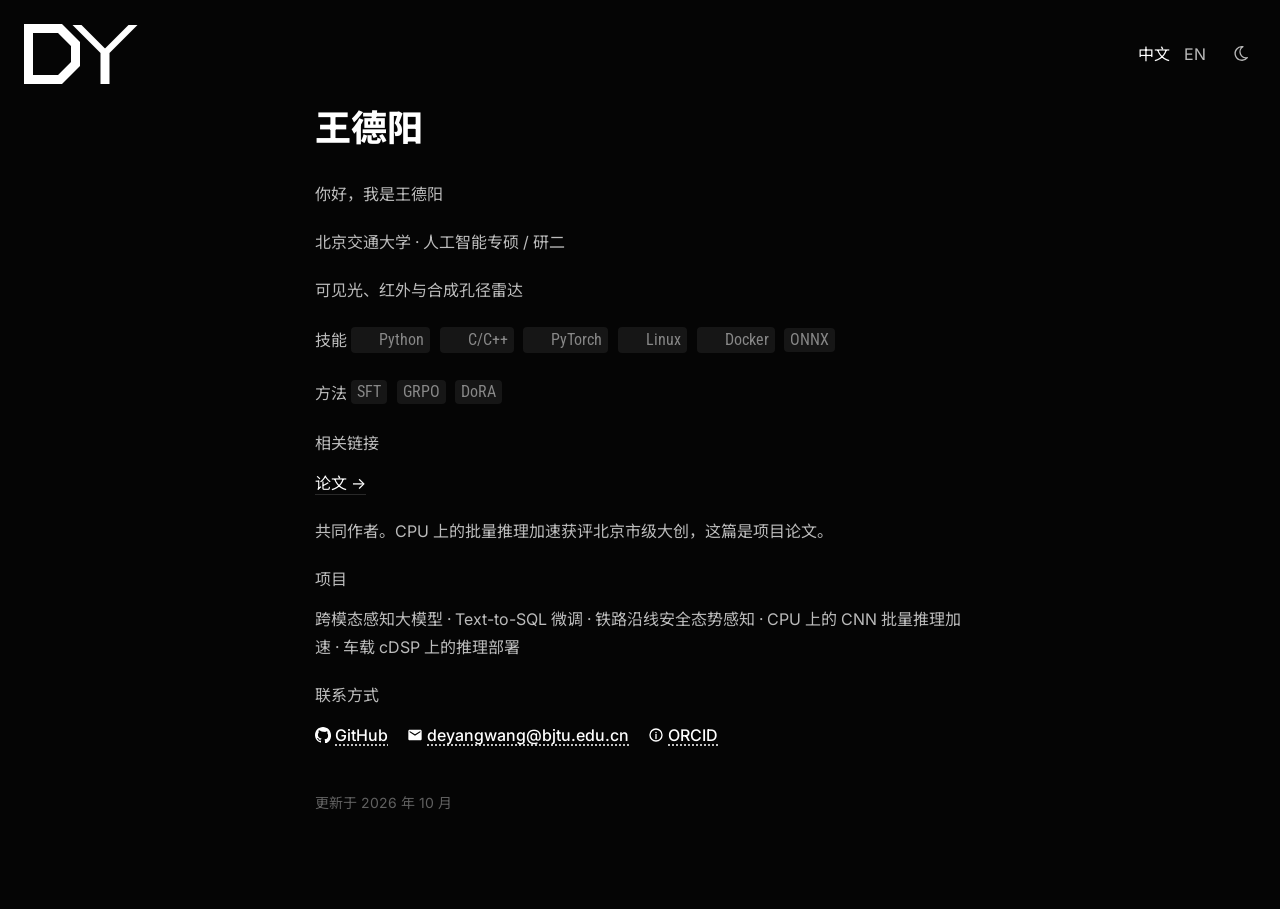
==== commit bcd4abf5: "Use the chamfered DY mark so the header and favicon share one cut-corner lettering. Co-authored-by: " ====
--- a/index.html
+++ b/index.html
@@ -25,7 +25,7 @@
   <a class="skip" href="#content" data-i18n="skip">跳到正文</a>
   <header class="bar">
     <a class="mark" href="#content" data-i18n-aria="name" aria-label="王德阳">
-      <svg viewBox="4 -8 324 168" fill="currentColor" aria-hidden="true"><g fill="none" stroke="currentColor" stroke-width="13" stroke-linecap="square" stroke-linejoin="miter"><path d="M44 22H106A60 60 0 0 1 106 142H44Z"/><path d="M128 46L190 108"/><path d="M190 108V142"/><path d="M190 108L268 30"/><path d="M242 56V24.5"/><path d="M254 44H305.5"/><path d="M268 30L292.8 11.8"/></g><g fill="currentColor"><circle cx="242" cy="18" r="8.5"/><circle cx="312" cy="44" r="8.5"/><circle cx="298" cy="8" r="8.5"/><rect x="12" y="34" width="14" height="14"/><rect x="12" y="80" width="14" height="14"/><rect x="12" y="126" width="14" height="14"/></g><g fill="none" stroke="currentColor" stroke-width="3.25"><rect x="12" y="57" width="14" height="14"/><rect x="12" y="103" width="14" height="14"/></g></svg>
+      <svg viewBox="8 12 243 136" fill="currentColor" aria-hidden="true"><g><path fill-rule="evenodd" d="M16 20H92L128 56V104L92 140H16ZM34 38H84L110 64V96L84 122H34Z"/><path d="M113 22H131L187 78H169ZM225 22H243L187 78H169ZM169 78H187V140H169Z"/></g></svg>
     </a>
     <div class="bar-tools">
       <div class="lang" role="group" data-i18n-aria="langLabel" aria-label="语言">
--- a/styles.css
+++ b/styles.css
@@ -91,7 +91,7 @@
 
 .mark {
   height: 4.25rem;
-  aspect-ratio: 324 / 168;
+  aspect-ratio: 243 / 136;
   color: var(--fg-deep);
   display: block;
   flex: none;
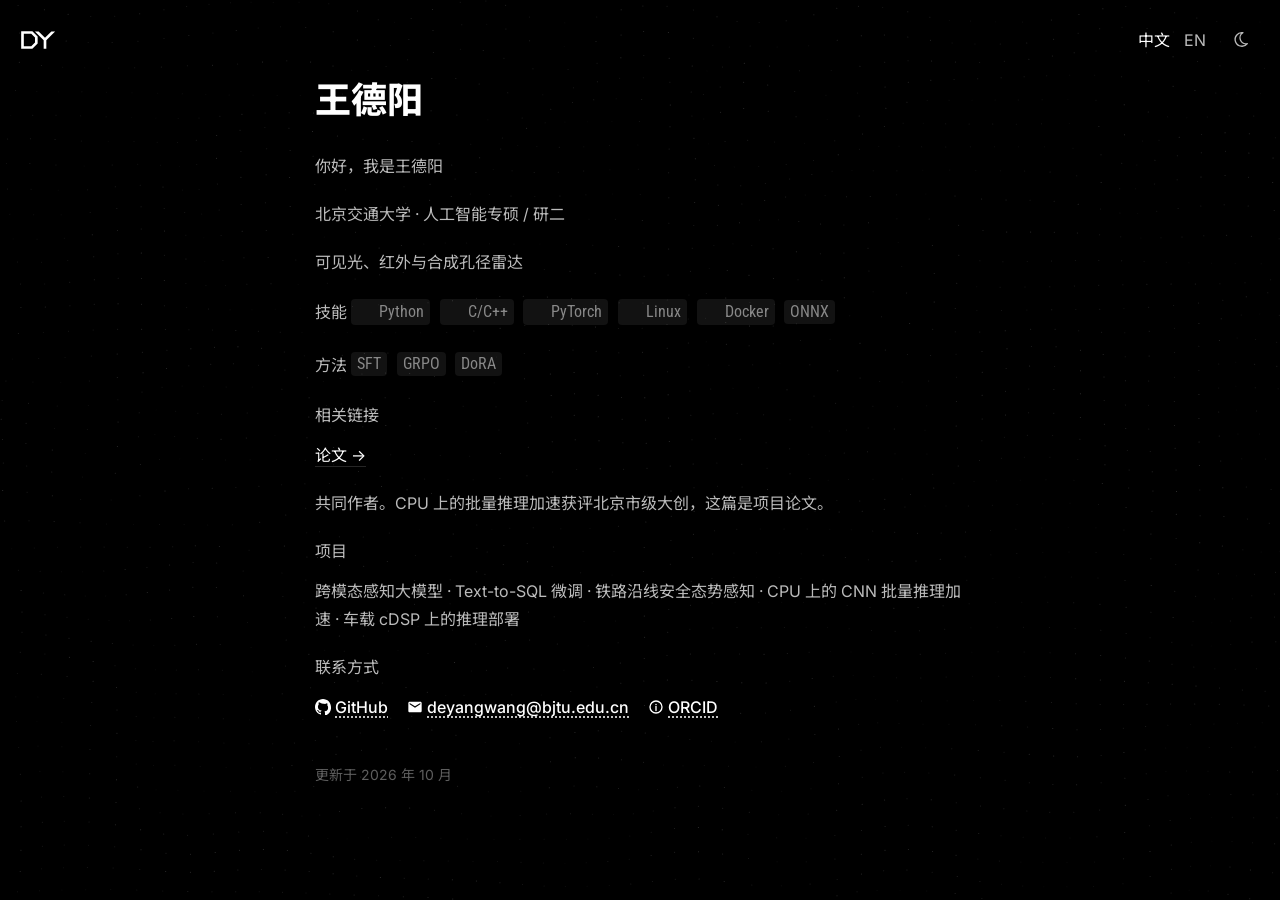
==== commit 64c1a915: "Even the DY stroke so the header mark and favicon share one weight. Co-authored-by: Cursor <cursorag" ====
--- a/index.html
+++ b/index.html
@@ -25,7 +25,7 @@
   <a class="skip" href="#content" data-i18n="skip">跳到正文</a>
   <header class="bar">
     <a class="mark" href="#content" data-i18n-aria="name" aria-label="王德阳">
-      <svg viewBox="8 12 243 136" fill="currentColor" aria-hidden="true"><g><path fill-rule="evenodd" d="M16 20H92L128 56V104L92 140H16ZM34 38H84L110 64V96L84 122H34Z"/><path d="M113 22H131L187 78H169ZM225 22H243L187 78H169ZM169 78H187V140H169Z"/></g></svg>
+      <svg viewBox="8 12 246.73 136" fill="currentColor" aria-hidden="true"><g><path fill-rule="evenodd" d="M16 20H92L128 56V104L92 140H16ZM34 38H84.54L110 63.46V96.54L84.54 122H34Z"/><path d="M109.27 22H134.73L178 65.27L221.27 22H246.73L187 81.73V140H169V81.73Z"/></g></svg>
     </a>
     <div class="bar-tools">
       <div class="lang" role="group" data-i18n-aria="langLabel" aria-label="语言">
--- a/styles.css
+++ b/styles.css
@@ -90,8 +90,8 @@
 }
 
 .mark {
-  height: 4.25rem;
-  aspect-ratio: 243 / 136;
+  height: 1.25rem;
+  aspect-ratio: 246.73 / 136;
   color: var(--fg-deep);
   display: block;
   flex: none;
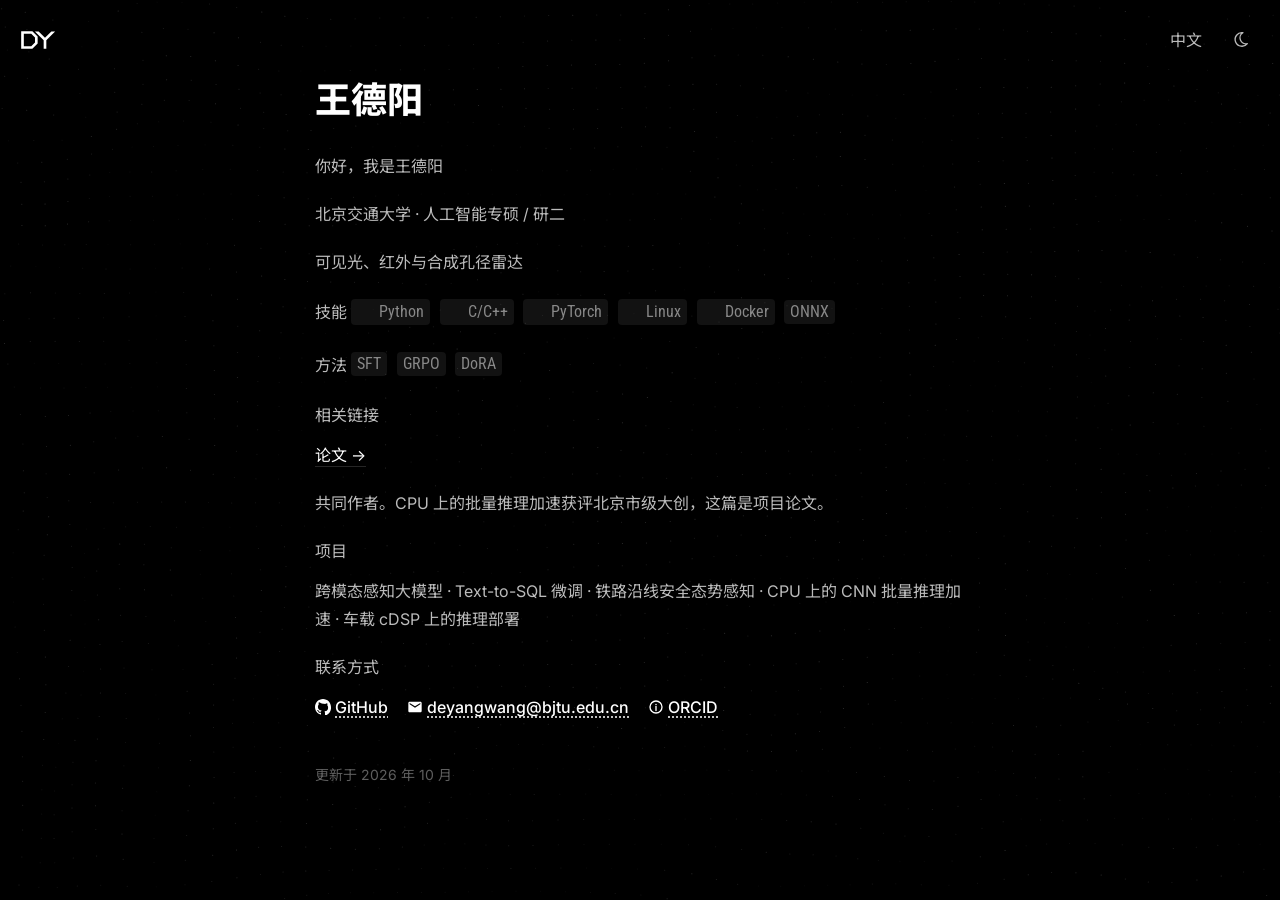
==== commit 3a26f4b8: "Stack the language labels in one header slot so they sit like the theme toggle. Co-authored-by: Curs" ====
--- a/index.html
+++ b/index.html
@@ -28,10 +28,10 @@
       <svg viewBox="8 12 246.73 136" fill="currentColor" aria-hidden="true"><g><path fill-rule="evenodd" d="M16 20H92L128 56V104L92 140H16ZM34 38H84.54L110 63.46V96.54L84.54 122H34Z"/><path d="M109.27 22H134.73L178 65.27L221.27 22H246.73L187 81.73V140H169V81.73Z"/></g></svg>
     </a>
     <div class="bar-tools">
-      <div class="lang" role="group" data-i18n-aria="langLabel" aria-label="语言">
-        <button type="button" data-lang="zh" aria-pressed="true">中文</button>
-        <button type="button" data-lang="en" aria-pressed="false">EN</button>
-      </div>
+      <button type="button" class="lang" data-lang-btn aria-pressed="false" aria-label="切换到英文">
+        <span class="lang-zh" aria-hidden="true">中文</span>
+        <span class="lang-en" aria-hidden="true">EN</span>
+      </button>
       <button type="button" class="theme" data-theme-btn aria-pressed="true" aria-label="切换到浅色">
         <svg class="icon-sun" viewBox="0 0 24 24" aria-hidden="true">
           <circle cx="12" cy="12" r="4"></circle>
--- a/styles.css
+++ b/styles.css
@@ -111,18 +111,7 @@
   gap: 0.85rem;
 }
 
-.lang {
-  display: flex;
-  gap: 0.75rem;
-}
-
-.lang button {
-  color: var(--fg);
-  padding: 0.35rem 0.05rem;
-}
-
-.lang button[aria-pressed="true"] { color: var(--fg-deep); }
-
+.lang,
 .theme {
   width: 2.5rem;
   height: 2.5rem;
@@ -130,6 +119,15 @@
   place-items: center;
   color: var(--fg);
 }
+
+.lang span {
+  grid-area: 1 / 1;
+  line-height: 1;
+  white-space: nowrap;
+}
+
+html[lang="en"] .lang-zh,
+html:not([lang="en"]) .lang-en { visibility: hidden; }
 
 .theme svg {
   width: 1.25rem;
